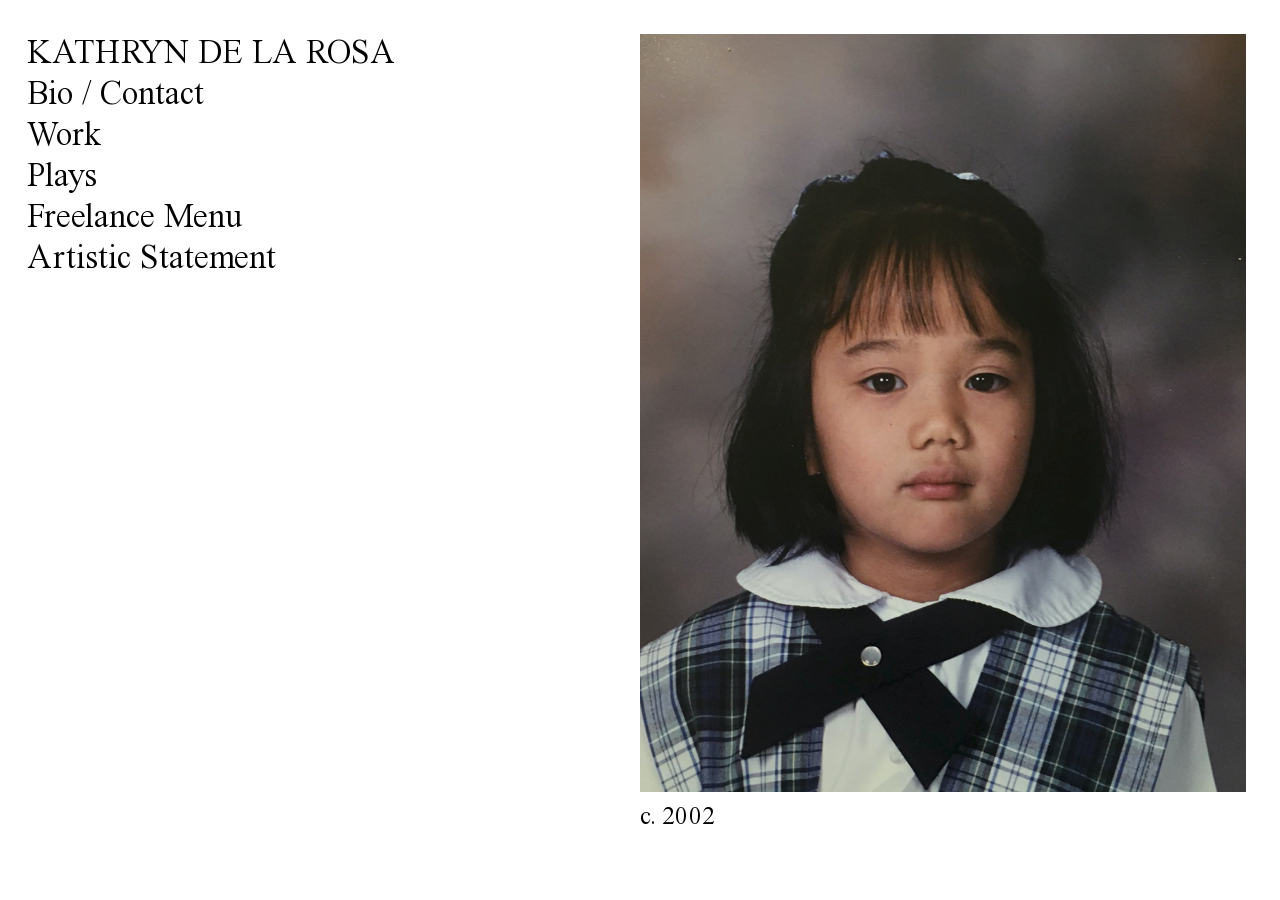
==== index.html @ e0c14fdd "die like dylan thomas" ====
<!doctype html>
<html>
    <head>
        <meta charset="utf-8">
        <title>kathryn de la rosa 〰️</title>
        <meta http-equiv="X-UA-Compatible" content="IE=edge">
        <meta name="viewport" content="width=device-width, initial-scale=1.0">
        <meta name="description" content="Kathryn de la Rosa is a playwright, dramaturg & audio-digital producer.">
        <meta name="author" content="Kathryn de la Rosa">
        
        <!-- coded by kathryn de la rosa -->

        <link rel="stylesheet" href="main.css" type="text/css" />
        <link rel="stylesheet" href="mobile.css"  type="text/css" media="(max-width:33rem)"/>
        <link rel="icon" type="image/png" href="favicon.ico">
    </head>

<body>
    <div class="tab">
        <button class="tablinks" onclick="openCity(event, 'sun')" id="defaultOpen"><span style="font-style:normal;">KATHRYN DE LA ROSA</span></button>
        <button class="tablinks" onclick="openCity(event, 'ascendant')" id="defaultOpen">Bio / Contact</button>
        <button class="tablinks" onclick="openCity(event, 'midheaven')">Work</button>
        <button class="tablinks" onclick="openCity(event, 'imumcoeli')">Plays</button>
        <button class="tablinks" onclick="openCity(event, 'descendant')">Freelance Menu</button>
        <button class="tablinks" onclick="openCity(event, 'uranus')">Artistic Statement</button>
    </div>
    
    <div id="sun" class="tabcontent">
            <img src="/bbkdlr.png" width="100%">
            <figcaption>c. 2002</figcaption>
    </div>
    
    <div id="ascendant" class="tabcontent">
        <p>
            <a href="mailto:delarosakathryn@gmail.com" target="_blank">delarosakathryn@gmail.com</a>
            <br><a href="https://twitter.com/kdlrose" target="_blank">Twitter</a>
            <br><a href="https://kathryndelarosa.substack.com/" target="_blank">Substack</a>
            <br><a href="https://github.com/kathryndelarosa/kathryndelarosa.github.io" target="_blank">GitHub</a>
        </p>
        <p>
            ++
        </p>
        <p>Kathryn de la Rosa is a Pilipinx-Kentuckian playwright and freelance dramaturg & audio producer working onstage, online and on air. They believe access & information are tools for liberation, and write plays about radical, mystical, chaotic womxn in the middle of America.</p>
        <p>While their mother didn't let them do community theater, leave the house, or have friends, prepubescent Kathryn learned to code websites, recorded & mixed themself singing the whole Johanna Quartet from Sweeney Todd, and squeezed every morsel of theater they could from the Internet & public library. Since then, Kathryn has been a <a href="https://actorstheatre.org/bios/bios/kathryn-de-la-rosa" target="_blank">dramaturgy apprentice at Actors Theatre of Louisville</a> and interned at The New Harmony Project. Their plays have been developed at Indiana University and with some of the Professional Training Company at Actors Theatre.</p>
        <p>Kathryn writes & reports for <a href="https://queerkentucky.com" target="_blank">Queer Kentucky</a>. Their freelance work ranges from production dramaturgy to audio editing to podcast development. They hold bachelor’s degrees in theatre & drama and audio journalism from Indiana University, where they were the original <a href="https://www.idsnews.com/staff/kathryn-de-la-rosa" target="_blank">Indiana Daily Student astrologer</a>, and dramaturged, sound designed, stage managed, and performed in <a href="https://theatre.indiana.edu/about/company/d-f/de-la-rosa-kathryn.html" target="_blank">student theater</a>. Their main hobbies are <a href="https://github.com/kathryndelarosa" target="_blank">GitHub</a> and guitar.</p>

        <figure>
            <img src="c2020.png">
            <figcaption>© 2020 <a href="http://carahinh.com" target="_blank">Cara Hinh</a> ♥</figcaption>
        </figure>
    </div>
    
    <div id="midheaven" class="tabcontent">
        <p>
            <a href="https://docs.google.com/document/d/1CcHQIds0yJQFbfJnVkx1spm0wq4kZKYi-HJOgVdaPQM/" target="_blank">Curriculum vitae &rarr;</a>
        </p>
        <p>++</p>
        <p class="hang">
            Upcoming: Working Title Playwrights, dramaturg
            <br><em>Harina Pan</em> workshop
        </p> 
        <p class="hang">
          <a href="https://playingonair.org/" target="_blank">Playing On Air, editor</a>
          <br>"Scraps and Things"
          <br>"Thanksgiving for One"
        </p> 
        <p class="hang">
            <a href="https://queerkentucky.com" target="_blank">Queer Kentucky, writer</a>
        </p>
        <p class="hang">
            <a href="https://www.americantheatre.org/2020/09/23/19-theatre-workers-you-should-know/" target="_blank">Featured in <em>American Theatre</em>'s Role Call series</a>
        </p>         
        <p class="hang">
            <a href="https://www.actorstheatre.org/bios/kathryn-de-la-rosa" target="_blank">Actors Theatre of Louisville</a>
            <br><a href="https://actorstheatre.org/borrowed-wisdom" target="_blank">Producer, <em>Borrowed Wisdom</em> season 1</a>
            <br><a href="https://www.actorstheatre.org/shows/2019-2020/flex/" target="_blank">Assistant dramaturg, <em>FLEX</em></a>
            <br><a href="https://www.actorstheatre.org/shows/2019-2020/where-the-mountain-meets-the-sea/" target="_blank">Assistant dramaturg, <em>Where the Mountain Meets the Sea</em></a>
            <br><a href="https://www.actorstheatre.org/shows/2019-2020/are-you-there/" target="_blank">Assistant dramaturg, <em>Are You There?</em></a>
            <br><a href="https://www.actorstheatre.org/shows/2019-2020/the-wolves/" target="_blank">Assistant dramaturg, <em>The Wolves</em></a>
            <br><a href="https://www.actorstheatre.org/shows/2019-2020/new-play-projects/" target="_blank">Dramaturg, <em>Louisville // Kentucky // USA</em></a>
            <br><a href="https://www.actorstheatre.org/shows/2019-2020/solo-mio-series/" target="_blank">Dramaturg, <em>Solo Mio</em> series</a>
        </p>
        <p class="hang">
            <a href="https://https://www.newharmonyproject.org/2019-conference" target="_blank">The New Harmony Project 2019</a>
            <br>Literary assistant, <em>Where We Stand</em> by Donnetta Lavinia Grays
            <br>Supported writers-in-residence Jennifer Barclay and Robert Schenkkan
          </p> 
    </div>
    
    <div id="imumcoeli" class="tabcontent">
        <p>
            <a href="https://newplayexchange.org/users/12042/kathryn-de-la-rosa" target="_blank">New Play Exchange &rarr;</a>
        </p>
        <p>++</p>
        <p class="hang">
          <em>Holy Virgins</em>, full-length
          <br>it’s 2012 in western Kentucky, and Sam, Marina and Jesse are about to be licensed drivers, confirmed Catholics, and suspended from Immaculate Conception High School for a Satanic prank, a Marian hoax or on the Vatican decree against against communism, depending on who you ask. a sour-sweet dark comedy about queer girlhood, forgiving your mom, and what to believe.
        </p>
        <p class="hang">
            <em>Ribs</em>, full-length
            <br>“did you know spinster age is 22?” 21-year-old Liha asks her 21-year-old roommates. a sort-of sex comedy in an accidental virgin vault, <em>Ribs</em> explores femininity, sexuality, and privilege from the strange, funny, vulgar confines of a Bloomington, Indiana student rental during Colton Underwood's season of <em>The Bachelor</em>—and the highs and horrors of being a woman at a state university. 
        </p>
        <p class="hang">
            <em>first love / late spring</em>, one-act
            <br>They meet in autumn, fall in winter, and leave in spring. A selfish pandemic break up(?) play.
        </p>
    </div>
    
    <div id="descendant" class="tabcontent">
        <p>Kathryn is a member of <a href="https://lmda.org/user/8853?" target="_blank" class="serf">LMDA</a> and <a href="https://airmedia.org/talent/kathryn-de-la-rosa" target="_blank" class="serf">AIR</a>, and is listed on <a href="https://pocinaudio.com/kdlrose" target="_blank" class="serf">POC in Audio</a>. They're big into PWYC, sliding scale, and resurrecting the barter system.</p>
        <p>++</p>
        <p class="hang">
            Freelance dramaturgy
            <br>Kathryn loves new plays and collaborating with & advocating for playwrights, and is an alum of Actors Theatre of Louisville & The New Harmony Project. They're also an experienced, curious & dialogical dramaturg of the Western canon thanks to their primordial undergrad. Kathryn's m.o. on new & classic plays alike is facilitating conversation & making space for magic. If you vibe with tarot & analogies from the Bible to Brecht to <em>The Bachelor</em>, get in touch! (<a href="https://drive.google.com/drive/folders/1qbFImdWS3NVdbpMkSE903nQDx0II5weq?usp=sharing" target="_blank">work samples &rarr;</a>)
        </p>

        <p class="hang">
            Audio production & editing
            <br>Content strategy, development & distribution, interview coordination, audio editing, and script work for podcasts and radio, whether it's reported, documentary, fiction or drama. Approx. $375/day or $30-40/hour, varying with project needs.
        </p>

        <p class="hang">
            Tape sync
            <br>Based in the Tampa Bay area and able to travel with a TASCAM DR-40X. $150 + mileage, $50/additional hour.
        </p>
    </div>

    <div id="uranus" class="tabcontent">
        <p>I tend to like linear, conventional drama, with queer people of color and set anywhere but New York. Depending on audience, I think content can be radical independent of form, and we have more to learn about each other than we do about theater.</p>
        <p>I write about history & how it haunts us, in elusive, ancestral pain & its materialist conception: how centuries of globalized capitalism have located these characters in their current conditions, however mundane or insular or provincial their lives seem.</p>
        <p>I like plays where nothing seems to happen. I think there is joy in the banal, life is more than suffering, and the vapid, routine things we do are worth celebration.</p>
        <p>I believe in specificity, from "get the name of the dog" to the narrative masterclass that is <a href="https://www.youtube.com/watch?v=XB7noMnaGO8" target="_blank">All Too Well by Taylor Swift</a>.</p>
        <p>I write womxn who swear and scream and hurt and care for each other, who are strong only some of the time, who are too much.</p>
        <p>I'm interested in rurality, ritual, community, epiphany, divinity.</p>
        <p>I love realism because life contains magic.</p>
        <p>Lately, my head is full of liberation theology. Whatever decolonization means, I'm learning it's not a wholesale rejection of colonial markers, but honoring how generations remake violent images and ideas for revolution.</p>
        <p>The theater I strive for is jubilant and full of hope borne from loss, The Star following The Tower. I come from resilience and survival, at the twice-colonized margins of empire and its very heart. I look at my home in Kentucky and see struggle & strength against oligarchy. I write with hope because we imagine & create compassionate, anarchic futures to care for ourselves and each other.</p>
    </div>
    
    <script>
    function openCity(evt, cityName) {
      var i, tabcontent, tablinks;
      tabcontent = document.getElementsByClassName("tabcontent");
      for (i = 0; i < tabcontent.length; i++) {
        tabcontent[i].style.display = "none";
      }
      tablinks = document.getElementsByClassName("tablinks");
      for (i = 0; i < tablinks.length; i++) {
        tablinks[i].className = tablinks[i].className.replace(" active", "");
      }
      document.getElementById(cityName).style.display = "block";
      evt.currentTarget.className += " active";
    }
    
    // Get the element with id="defaultOpen" and click on it
    document.getElementById("defaultOpen").click();
    </script>
         
</body>
    
</html>
---- main.css ----
@keyframes FadeIn {
  from {
    background-color: #ff0000;
  }
  
  to {
    background-color: #ffffff;
  }
}

body {
    background-color: #fff;
    animation: FadeIn 3s ease-in-out forwards;
    color:#000;
    font-family: 'Times Now', serif;
    font-size: 34px;
    font-weight:300;
    line-height:1.2;
    padding:2%;
    cursor: url(/rubywoo_30px.png) 30 30, auto;
    cursor: -webkit-image-set(
    url(/rubywoo_30px.png) 1x,
    url(/rubywoo_60px.png) 2x 
    ), auto;
}

a {
    cursor: url(/rubywoo_30px.png) 30 30, auto !important;
    cursor: -webkit-image-set(
    url(/rubywoo_30px.png) 1x,
    url(/rubywoo_60px.png) 2x 
    ), auto !important;
}

@font-face {
    font-family: 'Times Now';
    src: url('TimesNow-SemiLightItalic.woff2') format('woff2'),
        url('TimesNow-SemiLightItalic.woff') format('woff');
    font-weight: 300;
    font-style: italic;
    font-display: swap;
}

@font-face {
    font-family: 'Times Now';
    src: url('TimesNow-SemiLight.woff2') format('woff2'),
        url('TimesNow-SemiLight.woff') format('woff');
    font-weight: 300;
    font-style: normal;
    font-display: swap;
}

@font-face {
    font-family: 'Times Now';
    src: url('TimesNow-SemiBold.woff2') format('woff2'),
        url('TimesNow-SemiBold.woff') format('woff');
    font-weight: 600;
    font-style: normal;
    font-display: swap;
}

@font-face {
    font-family: 'Times Now';
    src: url('TimesNow-SemiBoldItalic.woff2') format('woff2'),
        url('TimesNow-SemiBoldItalic.woff') format('woff');
    font-weight: 600;
    font-style: italic;
    font-display: swap;
}

a:link, a:active, a:visited {
    color: inherit;
    text-decoration: none;
}

a:hover {
    color:#ff0000;
}

p {
	margin:0 0 1.25em;
}

.hang {
    padding-left: 1.5em;
    text-indent: -1.5em;
}

.hang:hover {
    color:#ff0000;
}

.hang a:hover {
    text-decoration:line-through;
}

/* Style the tab */
.tab {
  float: left;
  width: 50%;
}

/* Style the buttons inside the tab */
.tab button {
    display: block;
    background-color: inherit;
    color: black;
    border: none;
    outline: none;
    text-align: left;
    font-size: 1em;
    font-family:'Times Now', serif;
    font-weight:inherit;
    margin-left:-2%;
}

.tab button:hover {
    color: #ff0000;
}

.tab button.active {
    font-style:italic;
}

.tabcontent {
    float: left;
    width: 50%;
    border-left: none;
    height:auto;
}

figure {
    text-align:center;
    width:100%;
    margin:1.25em auto;
}

figure img {
    width:100%;
}

figcaption {
    text-align:left;
    font-size:.75em;
    margin-bottom:1.25em;
}
---- mobile.css ----
body {
    font-size:24px;
    margin:3%;
}

.tab {
    width:100%;
    display:block;
    margin-bottom:3em;
}

.tabcontent {
    width:100%;
    display:block;
}
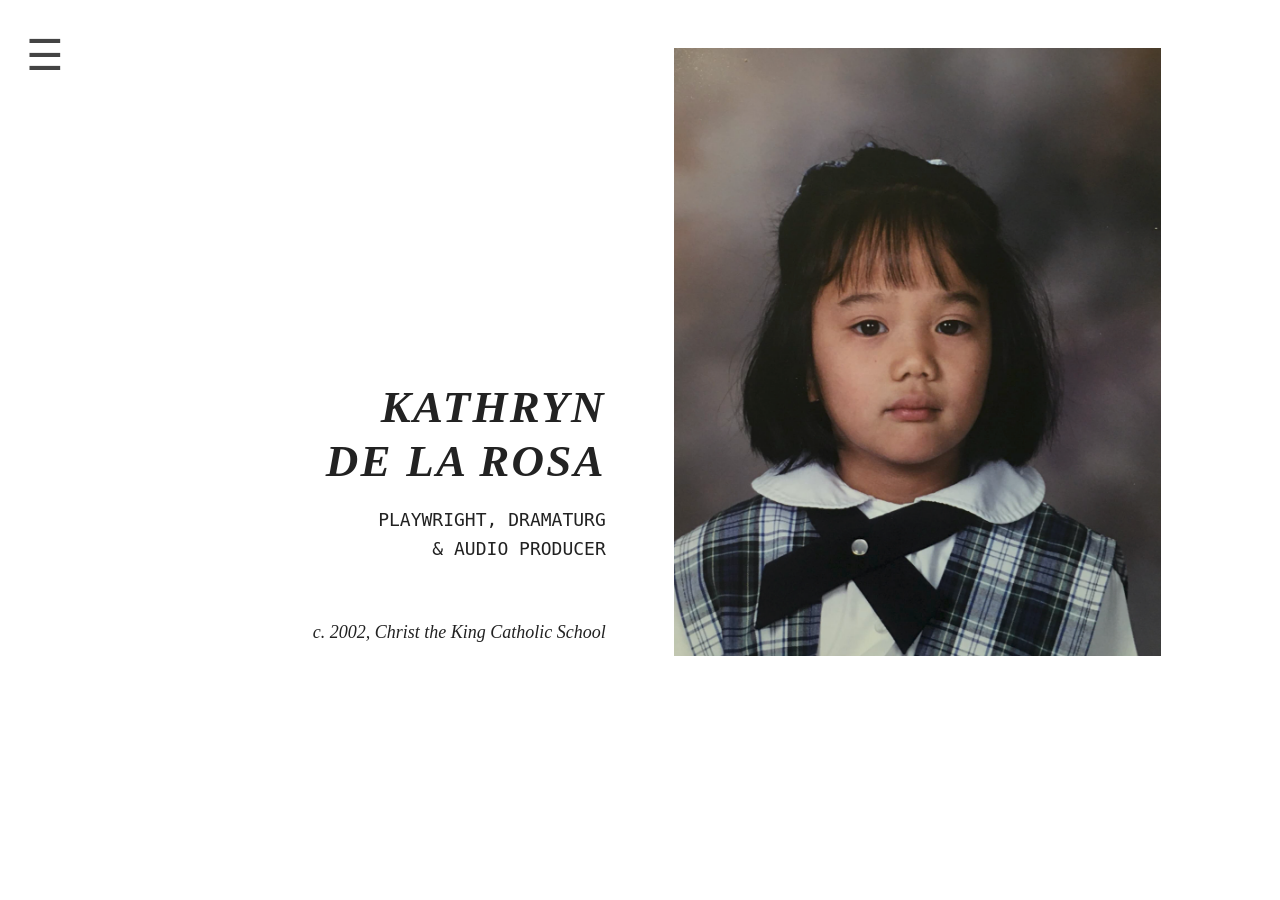
==== commit b3eefd31: "hello" ====
--- a/index.html
+++ b/index.html
@@ -2,7 +2,7 @@
 <html>
     <head>
         <meta charset="utf-8">
-        <title>kathryn de la rosa 〰️</title>
+        <title>Kathryn de la Rosa</title>
         <meta http-equiv="X-UA-Compatible" content="IE=edge">
         <meta name="viewport" content="width=device-width, initial-scale=1.0">
         <meta name="description" content="Kathryn de la Rosa is a playwright, dramaturg & audio-digital producer.">
@@ -13,149 +13,54 @@
         <link rel="stylesheet" href="main.css" type="text/css" />
         <link rel="stylesheet" href="mobile.css"  type="text/css" media="(max-width:33rem)"/>
         <link rel="icon" type="image/png" href="favicon.ico">
+        <link href='soundcite.css' rel='stylesheet' type='text/css'><script type='text/javascript' src='https://cdn.knightlab.com/libs/soundcite/latest/js/soundcite.min.js'></script>
     </head>
 
 <body>
-    <div class="tab">
-        <button class="tablinks" onclick="openCity(event, 'sun')" id="defaultOpen"><span style="font-style:normal;">KATHRYN DE LA ROSA</span></button>
-        <button class="tablinks" onclick="openCity(event, 'ascendant')" id="defaultOpen">Bio / Contact</button>
-        <button class="tablinks" onclick="openCity(event, 'midheaven')">Work</button>
-        <button class="tablinks" onclick="openCity(event, 'imumcoeli')">Plays</button>
-        <button class="tablinks" onclick="openCity(event, 'descendant')">Freelance Menu</button>
-        <button class="tablinks" onclick="openCity(event, 'uranus')">Artistic Statement</button>
+     <!-- The overlay -->
+    <div id="myNav" class="overlay">
+
+        <!-- Button to close the overlay navigation -->
+        <a href="javascript:void(0)" class="closebtn" onclick="closeNav()">&times;</a>
+  
+        <!-- Overlay content -->
+        <div class="overlay-content">
+            <a href="/about">👩🏻 About</a>
+            <a href="/plays">🦄 Plays </a>
+            <a href="/work">🧿 Work</a>
+            <a href="/contact">💬 Contact</a>
+        </div>
+  
     </div>
-    
-    <div id="sun" class="tabcontent">
-            <img src="/bbkdlr.png" width="100%">
-            <figcaption>c. 2002</figcaption>
-    </div>
-    
-    <div id="ascendant" class="tabcontent">
-        <p>
-            <a href="mailto:delarosakathryn@gmail.com" target="_blank">delarosakathryn@gmail.com</a>
-            <br><a href="https://twitter.com/kdlrose" target="_blank">Twitter</a>
-            <br><a href="https://kathryndelarosa.substack.com/" target="_blank">Substack</a>
-            <br><a href="https://github.com/kathryndelarosa/kathryndelarosa.github.io" target="_blank">GitHub</a>
-        </p>
-        <p>
-            ++
-        </p>
-        <p>Kathryn de la Rosa is a Pilipinx-Kentuckian playwright and freelance dramaturg & audio producer working onstage, online and on air. They believe access & information are tools for liberation, and write plays about radical, mystical, chaotic womxn in the middle of America.</p>
-        <p>While their mother didn't let them do community theater, leave the house, or have friends, prepubescent Kathryn learned to code websites, recorded & mixed themself singing the whole Johanna Quartet from Sweeney Todd, and squeezed every morsel of theater they could from the Internet & public library. Since then, Kathryn has been a <a href="https://actorstheatre.org/bios/bios/kathryn-de-la-rosa" target="_blank">dramaturgy apprentice at Actors Theatre of Louisville</a> and interned at The New Harmony Project. Their plays have been developed at Indiana University and with some of the Professional Training Company at Actors Theatre.</p>
-        <p>Kathryn writes & reports for <a href="https://queerkentucky.com" target="_blank">Queer Kentucky</a>. Their freelance work ranges from production dramaturgy to audio editing to podcast development. They hold bachelor’s degrees in theatre & drama and audio journalism from Indiana University, where they were the original <a href="https://www.idsnews.com/staff/kathryn-de-la-rosa" target="_blank">Indiana Daily Student astrologer</a>, and dramaturged, sound designed, stage managed, and performed in <a href="https://theatre.indiana.edu/about/company/d-f/de-la-rosa-kathryn.html" target="_blank">student theater</a>. Their main hobbies are <a href="https://github.com/kathryndelarosa" target="_blank">GitHub</a> and guitar.</p>
+  
+  <!-- Use any element to open/show the overlay navigation menu -->
+  <div id="openbtn" onclick="openNav()">&#9776;</div> 
 
-        <figure>
-            <img src="c2020.png">
-            <figcaption>© 2020 <a href="http://carahinh.com" target="_blank">Cara Hinh</a> ♥</figcaption>
-        </figure>
-    </div>
-    
-    <div id="midheaven" class="tabcontent">
-        <p>
-            <a href="https://docs.google.com/document/d/1CcHQIds0yJQFbfJnVkx1spm0wq4kZKYi-HJOgVdaPQM/" target="_blank">Curriculum vitae &rarr;</a>
-        </p>
-        <p>++</p>
-        <p class="hang">
-            Upcoming: Working Title Playwrights, dramaturg
-            <br><em>Harina Pan</em> workshop
-        </p> 
-        <p class="hang">
-          <a href="https://playingonair.org/" target="_blank">Playing On Air, editor</a>
-          <br>"Scraps and Things"
-          <br>"Thanksgiving for One"
-        </p> 
-        <p class="hang">
-            <a href="https://queerkentucky.com" target="_blank">Queer Kentucky, writer</a>
-        </p>
-        <p class="hang">
-            <a href="https://www.americantheatre.org/2020/09/23/19-theatre-workers-you-should-know/" target="_blank">Featured in <em>American Theatre</em>'s Role Call series</a>
-        </p>         
-        <p class="hang">
-            <a href="https://www.actorstheatre.org/bios/kathryn-de-la-rosa" target="_blank">Actors Theatre of Louisville</a>
-            <br><a href="https://actorstheatre.org/borrowed-wisdom" target="_blank">Producer, <em>Borrowed Wisdom</em> season 1</a>
-            <br><a href="https://www.actorstheatre.org/shows/2019-2020/flex/" target="_blank">Assistant dramaturg, <em>FLEX</em></a>
-            <br><a href="https://www.actorstheatre.org/shows/2019-2020/where-the-mountain-meets-the-sea/" target="_blank">Assistant dramaturg, <em>Where the Mountain Meets the Sea</em></a>
-            <br><a href="https://www.actorstheatre.org/shows/2019-2020/are-you-there/" target="_blank">Assistant dramaturg, <em>Are You There?</em></a>
-            <br><a href="https://www.actorstheatre.org/shows/2019-2020/the-wolves/" target="_blank">Assistant dramaturg, <em>The Wolves</em></a>
-            <br><a href="https://www.actorstheatre.org/shows/2019-2020/new-play-projects/" target="_blank">Dramaturg, <em>Louisville // Kentucky // USA</em></a>
-            <br><a href="https://www.actorstheatre.org/shows/2019-2020/solo-mio-series/" target="_blank">Dramaturg, <em>Solo Mio</em> series</a>
-        </p>
-        <p class="hang">
-            <a href="https://https://www.newharmonyproject.org/2019-conference" target="_blank">The New Harmony Project 2019</a>
-            <br>Literary assistant, <em>Where We Stand</em> by Donnetta Lavinia Grays
-            <br>Supported writers-in-residence Jennifer Barclay and Robert Schenkkan
-          </p> 
-    </div>
-    
-    <div id="imumcoeli" class="tabcontent">
-        <p>
-            <a href="https://newplayexchange.org/users/12042/kathryn-de-la-rosa" target="_blank">New Play Exchange &rarr;</a>
-        </p>
-        <p>++</p>
-        <p class="hang">
-          <em>Holy Virgins</em>, full-length
-          <br>it’s 2012 in western Kentucky, and Sam, Marina and Jesse are about to be licensed drivers, confirmed Catholics, and suspended from Immaculate Conception High School for a Satanic prank, a Marian hoax or on the Vatican decree against against communism, depending on who you ask. a sour-sweet dark comedy about queer girlhood, forgiving your mom, and what to believe.
-        </p>
-        <p class="hang">
-            <em>Ribs</em>, full-length
-            <br>“did you know spinster age is 22?” 21-year-old Liha asks her 21-year-old roommates. a sort-of sex comedy in an accidental virgin vault, <em>Ribs</em> explores femininity, sexuality, and privilege from the strange, funny, vulgar confines of a Bloomington, Indiana student rental during Colton Underwood's season of <em>The Bachelor</em>—and the highs and horrors of being a woman at a state university. 
-        </p>
-        <p class="hang">
-            <em>first love / late spring</em>, one-act
-            <br>They meet in autumn, fall in winter, and leave in spring. A selfish pandemic break up(?) play.
-        </p>
-    </div>
-    
-    <div id="descendant" class="tabcontent">
-        <p>Kathryn is a member of <a href="https://lmda.org/user/8853?" target="_blank" class="serf">LMDA</a> and <a href="https://airmedia.org/talent/kathryn-de-la-rosa" target="_blank" class="serf">AIR</a>, and is listed on <a href="https://pocinaudio.com/kdlrose" target="_blank" class="serf">POC in Audio</a>. They're big into PWYC, sliding scale, and resurrecting the barter system.</p>
-        <p>++</p>
-        <p class="hang">
-            Freelance dramaturgy
-            <br>Kathryn loves new plays and collaborating with & advocating for playwrights, and is an alum of Actors Theatre of Louisville & The New Harmony Project. They're also an experienced, curious & dialogical dramaturg of the Western canon thanks to their primordial undergrad. Kathryn's m.o. on new & classic plays alike is facilitating conversation & making space for magic. If you vibe with tarot & analogies from the Bible to Brecht to <em>The Bachelor</em>, get in touch! (<a href="https://drive.google.com/drive/folders/1qbFImdWS3NVdbpMkSE903nQDx0II5weq?usp=sharing" target="_blank">work samples &rarr;</a>)
-        </p>
-
-        <p class="hang">
-            Audio production & editing
-            <br>Content strategy, development & distribution, interview coordination, audio editing, and script work for podcasts and radio, whether it's reported, documentary, fiction or drama. Approx. $375/day or $30-40/hour, varying with project needs.
-        </p>
-
-        <p class="hang">
-            Tape sync
-            <br>Based in the Tampa Bay area and able to travel with a TASCAM DR-40X. $150 + mileage, $50/additional hour.
-        </p>
+    <div id="bayan">
+      <table>
+        <td align="right">
+          <h1 class="dalawa">KATHRYN<br>DE LA ROSA</h1>
+          <h4 class="dalawa">PLAYWRIGHT, DRAMATURG<br>& AUDIO PRODUCER</h4>
+          <p class="dalawa" style="margin-top:3em;"><em>c. 2002, Christ the King Catholic School</em></p>
+        </td>
+        <td>
+          <img src="/media/bbkdlr.png" width="100%">
+        </td>
+      </table>
     </div>
 
-    <div id="uranus" class="tabcontent">
-        <p>I tend to like linear, conventional drama, with queer people of color and set anywhere but New York. Depending on audience, I think content can be radical independent of form, and we have more to learn about each other than we do about theater.</p>
-        <p>I write about history & how it haunts us, in elusive, ancestral pain & its materialist conception: how centuries of globalized capitalism have located these characters in their current conditions, however mundane or insular or provincial their lives seem.</p>
-        <p>I like plays where nothing seems to happen. I think there is joy in the banal, life is more than suffering, and the vapid, routine things we do are worth celebration.</p>
-        <p>I believe in specificity, from "get the name of the dog" to the narrative masterclass that is <a href="https://www.youtube.com/watch?v=XB7noMnaGO8" target="_blank">All Too Well by Taylor Swift</a>.</p>
-        <p>I write womxn who swear and scream and hurt and care for each other, who are strong only some of the time, who are too much.</p>
-        <p>I'm interested in rurality, ritual, community, epiphany, divinity.</p>
-        <p>I love realism because life contains magic.</p>
-        <p>Lately, my head is full of liberation theology. Whatever decolonization means, I'm learning it's not a wholesale rejection of colonial markers, but honoring how generations remake violent images and ideas for revolution.</p>
-        <p>The theater I strive for is jubilant and full of hope borne from loss, The Star following The Tower. I come from resilience and survival, at the twice-colonized margins of empire and its very heart. I look at my home in Kentucky and see struggle & strength against oligarchy. I write with hope because we imagine & create compassionate, anarchic futures to care for ourselves and each other.</p>
-    </div>
-    
-    <script>
-    function openCity(evt, cityName) {
-      var i, tabcontent, tablinks;
-      tabcontent = document.getElementsByClassName("tabcontent");
-      for (i = 0; i < tabcontent.length; i++) {
-        tabcontent[i].style.display = "none";
-      }
-      tablinks = document.getElementsByClassName("tablinks");
-      for (i = 0; i < tablinks.length; i++) {
-        tablinks[i].className = tablinks[i].className.replace(" active", "");
-      }
-      document.getElementById(cityName).style.display = "block";
-      evt.currentTarget.className += " active";
-    }
-    
-    // Get the element with id="defaultOpen" and click on it
-    document.getElementById("defaultOpen").click();
-    </script>
-         
 </body>
-    
+
+<script>
+/* Open */
+function openNav() {
+  document.getElementById("myNav").style.display = "block";
+}
+
+/* Close */
+function closeNav() {
+  document.getElementById("myNav").style.display = "none";
+} 
+</script>
+
 </html>
--- a/main.css
+++ b/main.css
@@ -1,146 +1,219 @@
-@keyframes FadeIn {
-  from {
-    background-color: #ff0000;
-  }
-  
-  to {
-    background-color: #ffffff;
-  }
+:root {
+    --hwhite:#ffffff;
+    --gray-1:#444444;
+    --gray-2:#222222;
+    --gray-3:#888888;
+    --gray-4:#cccccc;
+    --bronze:#e29c42;
+    --copper:#d75d2e;
+    --moss:#769e76;
+    --berry:#77475d;
+  }
+
+.isa {
+    color:var(--gray-1);
+}
+
+.dalawa {
+    color:var(--gray-2);
+}
+
+.tatlo {
+    color:var(--gray-3);
+}
+
+.bronze {
+    color:var(--bronze);
+}
+
+.copper {
+    color:var(--copper);
+}
+
+.moss {
+    color:var(--moss);
+}
+
+.berry {
+    color:var(--berry);
 }
 
 body {
-    background-color: #fff;
-    animation: FadeIn 3s ease-in-out forwards;
-    color:#000;
-    font-family: 'Times Now', serif;
-    font-size: 34px;
-    font-weight:300;
-    line-height:1.2;
-    padding:2%;
-    cursor: url(/rubywoo_30px.png) 30 30, auto;
-    cursor: -webkit-image-set(
-    url(/rubywoo_30px.png) 1x,
-    url(/rubywoo_60px.png) 2x 
-    ), auto;
-}
-
-a {
-    cursor: url(/rubywoo_30px.png) 30 30, auto !important;
-    cursor: -webkit-image-set(
-    url(/rubywoo_30px.png) 1x,
-    url(/rubywoo_60px.png) 2x 
-    ), auto !important;
-}
-
-@font-face {
-    font-family: 'Times Now';
-    src: url('TimesNow-SemiLightItalic.woff2') format('woff2'),
-        url('TimesNow-SemiLightItalic.woff') format('woff');
-    font-weight: 300;
-    font-style: italic;
-    font-display: swap;
-}
-
-@font-face {
-    font-family: 'Times Now';
-    src: url('TimesNow-SemiLight.woff2') format('woff2'),
-        url('TimesNow-SemiLight.woff') format('woff');
-    font-weight: 300;
-    font-style: normal;
-    font-display: swap;
-}
-
-@font-face {
-    font-family: 'Times Now';
-    src: url('TimesNow-SemiBold.woff2') format('woff2'),
-        url('TimesNow-SemiBold.woff') format('woff');
-    font-weight: 600;
-    font-style: normal;
-    font-display: swap;
-}
-
-@font-face {
-    font-family: 'Times Now';
-    src: url('TimesNow-SemiBoldItalic.woff2') format('woff2'),
-        url('TimesNow-SemiBoldItalic.woff') format('woff');
-    font-weight: 600;
-    font-style: italic;
-    font-display: swap;
+    background-color:var(--hwhite);
+    color:var(--gray-1);
+    font-family: 'Adobe Caslon Pro', serif;
+    font-size: 21px;
+    line-height:1.6;
+    text-align:left;
+    cursor:url("data:image/svg+xml;utf8,<svg xmlns='http://www.w3.org/2000/svg'  width='50' height='60' viewport='0 0 100 100' style='fill:black;font-size:30px;'><text y='50%'>🌽</text></svg>") 16 0,auto; /*!emojicursor.app*/
 }
 
 a:link, a:active, a:visited {
     color: inherit;
+    text-decoration:none;
+    border-bottom:.07em solid var(--gray-1);
+}
+
+a:hover {
+    border-bottom:none;
+    color:var(--gray-2);
+}
+
+#vessel {
+    padding:2% 24% 8%;
+}
+
+#bayan {
+    padding:3% 6%;
+    height:100%;
+    font-size:18px;
+}
+
+td {
+    width:40%;
+    vertical-align: bottom;
+    padding:0 3%;
+}
+
+figure {
+    width:70%;
+    text-align:center;
+    margin:3em auto;
+}
+
+figcaption {
+    font-family:'IBM Plex Mono', monospace;
+    font-weight:400;
+    color:var(--gray-2);
+    font-size:.7em;
+    text-transform:uppercase;
+}
+
+h1 {
+    font-family:'Larsseit';
+    font-weight:700;
+    font-size:2.5em;
+    font-style:italic;
+    letter-spacing:.05em;
+    margin:1.5em 0 1em;
+    line-height:1.2;
+}
+
+h2 {
+    font-family:'IBM Plex Mono', monospace;
+    font-weight:700;
+    font-size:1em;
+    font-style:italic;
+    margin:4em 0 1em;
+}
+
+h3 {
+    font-family:'IBM Plex Mono', monospace;
+    font-weight:700;
+    font-size:1em;
+    margin:2em 0 1.5em;
+}
+
+h4 {
+    font-family:'IBM Plex Mono', monospace;
+    font-weight:400;
+    color:var(--gray-2);
+    font-size:1em;
+    text-transform:uppercase;
+    margin-top:-1.5em;
+}
+
+h5 {
+    font-weight:400;
+    font-size:5em;
+    margin:0;
+    line-height:1.1;
+    background: -webkit-linear-gradient(bottom left, #2eb6c4, #721657);
+    -webkit-background-clip: text;
+    -webkit-text-fill-color: transparent;
+}
+
+.sub {
+    font-family:'IBM Plex Mono', monospace;
+    font-weight:400;
+    color:var(--gray-3);
+    font-size:1em;
+}
+
+a.nav:link, a.nav:active, a.nav:visited {
+    color: inherit;
+    text-decoration:none;
+    border:.07em solid var(--bg-text);
+    border-radius:1em;
+    padding:.2em .7em;
+    margin:0 .25em 0 0;
+    font-size:.9em;
+}
+
+a.nav:hover {
+    background-color: var(--bg-text);
+    color:var(--bg-color);
+}
+
+.overlay {
+    height: 100%;
+    width: 100%;
+    display: none;
+    position: fixed;
+    z-index: 1;
+    top: 0;
+    left: 0;
+    background-color:black;
+    opacity:.9;
+  }
+  
+  .overlay-content {
+    position: relative;
+    top: 25%;
+    width: 100%;
+    text-align: center;
+    margin-top: 0em;
+  }
+  
+  .overlay a {
+    padding: 0.1em;
     text-decoration: none;
-}
-
-a:hover {
-    color:#ff0000;
-}
-
-p {
-	margin:0 0 1.25em;
-}
-
-.hang {
-    padding-left: 1.5em;
-    text-indent: -1.5em;
-}
-
-.hang:hover {
-    color:#ff0000;
-}
-
-.hang a:hover {
-    text-decoration:line-through;
-}
-
-/* Style the tab */
-.tab {
-  float: left;
-  width: 50%;
-}
-
-/* Style the buttons inside the tab */
-.tab button {
+    font-family:'IBM Plex Mono', monospace;
+    font-weight:300;
+    font-size:1.5em;
+    color:var(--gray-4);
     display: block;
-    background-color: inherit;
-    color: black;
-    border: none;
-    outline: none;
-    text-align: left;
-    font-size: 1em;
-    font-family:'Times Now', serif;
-    font-weight:inherit;
-    margin-left:-2%;
-}
-
-.tab button:hover {
-    color: #ff0000;
-}
-
-.tab button.active {
-    font-style:italic;
-}
-
-.tabcontent {
-    float: left;
-    width: 50%;
-    border-left: none;
-    height:auto;
-}
-
-figure {
-    text-align:center;
-    width:100%;
-    margin:1.25em auto;
-}
-
-figure img {
-    width:100%;
-}
-
-figcaption {
-    text-align:left;
-    font-size:.75em;
-    margin-bottom:1.25em;
-}+    transition: 0.3s;
+    border-bottom:none;
+  }
+  
+  .overlay a:hover, .overlay a:focus {
+    color:var(--gray-1);
+  }
+  
+  .overlay .closebtn {
+    position: absolute;
+    top: 1%;
+    right: 2%;
+    font-size: 3em;
+  }
+
+  #openbtn {
+      font-size:3em;
+      font-family:'IBM Plex Mono', monospace;
+      font-weight:300;
+      font-size:2em;
+      padding:1%;
+      position:fixed;
+      top:1%;
+      left:1%;
+  }
+  
+  @media screen and (max-height: 450px) {
+    .overlay a {font-size: 20px}
+    .overlay .closebtn {
+    font-size: 40px;
+    top: 15px;
+    right: 35px;
+    }
+  }
--- a/mobile.css
+++ b/mobile.css
@@ -1,15 +1,17 @@
 body {
-    font-size:24px;
-    margin:3%;
+    font-size:18px;
 }
 
-.tab {
-    width:100%;
-    display:block;
-    margin-bottom:3em;
+#vessel {
+    padding:1%;
 }
 
-.tabcontent {
+#bayan {
+    padding:1%;
+}
+
+td {
+    display:block;
     width:100%;
-    display:block;
+    padding:2% 0;
 }
--- a/soundcite.css
+++ b/soundcite.css
@@ -0,0 +1,86 @@
+/* soundcite - v0.5.1 - 2017-07-10
+ * Copyright (c) 2017 Tyler J. Fisher and Northwestern University Knight Lab
+ */
+
+/*PLAYER CHROME*/
+
+@-webkit-keyframes spin {
+	from { -webkit-transform: rotate(0deg); opacity: 0.4; }
+	50%  { -webkit-transform: rotate(180deg); opacity: 1; }
+	to   { -webkit-transform: rotate(360deg); opacity: 0.4; }
+}
+
+@-moz-keyframes spin {
+	from { -moz-transform: rotate(0deg); opacity: 0.4; }
+	50%  { -moz-transform: rotate(180deg); opacity: 1; }
+	to   { -moz-transform: rotate(360deg); opacity: 0.4; }
+}
+
+@-ms-keyframes spin {
+	from { -ms-transform: rotate(0deg); opacity: 0.4; }
+	50%  { -ms-transform: rotate(180deg); opacity: 1; }
+	to   { -ms-transform: rotate(360deg); opacity: 0.4; }
+}
+
+@-o-keyframes spin {
+	from { -o-transform: rotate(0deg); opacity: 0.4; }
+	50%  { -o-transform: rotate(180deg); opacity: 1; }
+	to   { -o-transform: rotate(360deg); opacity: 0.4; }
+}
+
+@keyframes spin {
+	from { transform: rotate(0deg); opacity: 0.2; }
+	50%  { transform: rotate(180deg); opacity: 1; }
+	to   { transform: rotate(360deg); opacity: 0.2; }
+}
+
+.soundcite {
+    text-indent: 0em;
+}
+
+.soundcite-loaded {
+    border-radius: 6px;
+    padding: 0 5px 0 5px;
+    display: inline-block;
+}
+
+.soundcite-loaded:before {
+    display: inline-block;
+    content: "";
+    vertical-align: -10%;
+    margin-right: 0.25em;
+}
+
+.soundcite-loading:before {
+    margin-right: 0.5em;
+    font-size: 0.9em;
+    position: relative;
+    top: -.05em;
+    height: 0.75em;    
+    width: 0.75em;
+    border: 2px solid #000;
+    border-right-color: transparent;
+    border-radius: 50%;
+    -webkit-animation: spin 1s linear infinite;
+    -moz-animation: spin 1s linear infinite;
+    -ms-animation: spin 1s linear infinite;
+    -o-animation: spin 1s linear infinite;
+    animation: spin 1s linear infinite;
+}
+
+.soundcite-play:before {
+    font-size: 0.9em;
+    position: relative;
+    top: -.05em;
+    border: 0.5em solid transparent;
+    border-left: 0.75em solid black;
+}
+
+.soundcite-pause:before {
+    font-size: 0.9em;
+    position: relative;
+    top: -.05em;
+    height: 1em;
+    border-left: .75em double black;
+    border-right: .5em solid transparent;
+}
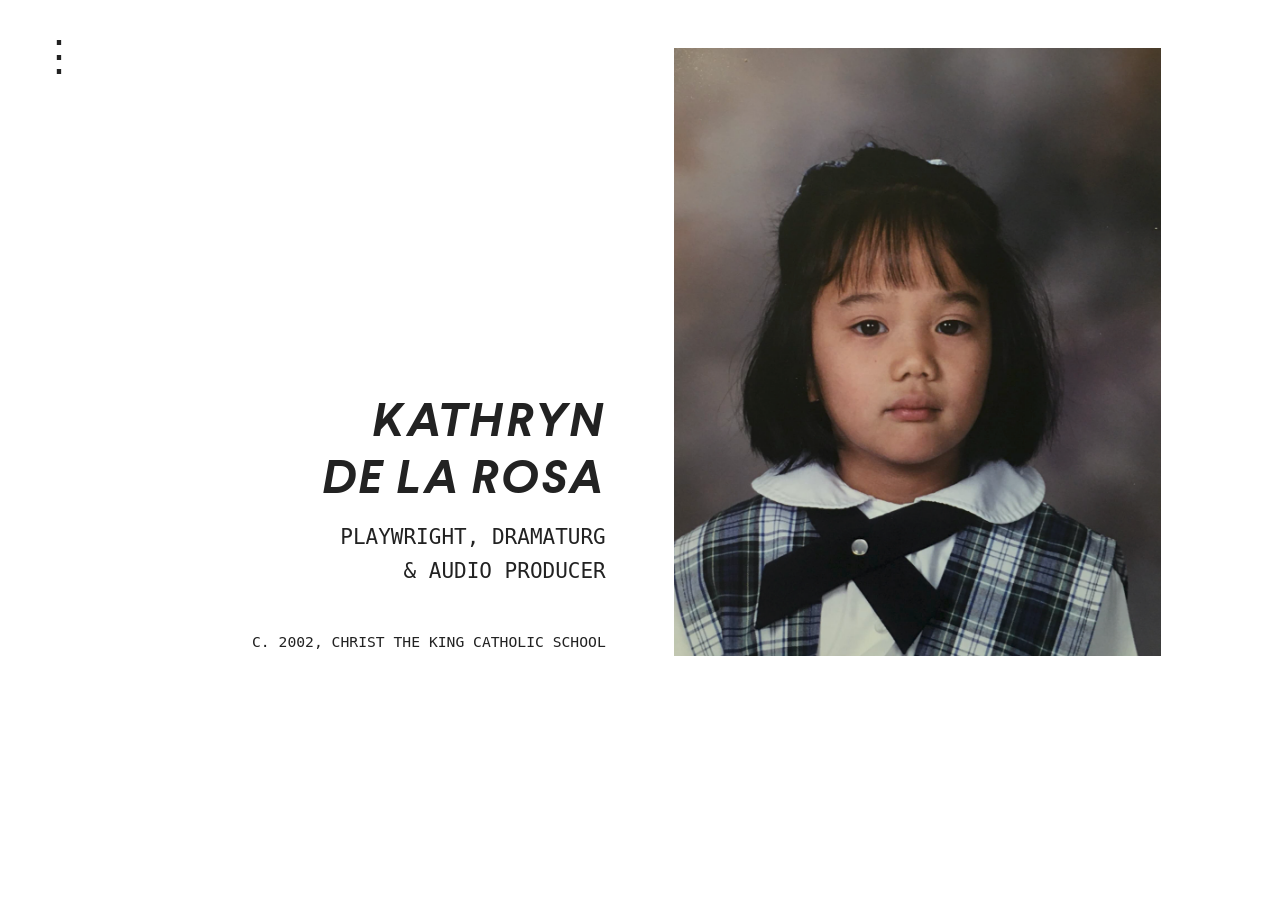
==== commit aa61526c: "stolen lullabies" ====
--- a/index.html
+++ b/index.html
@@ -34,14 +34,14 @@
     </div>
   
   <!-- Use any element to open/show the overlay navigation menu -->
-  <div id="openbtn" onclick="openNav()">&#9776;</div> 
+  <div id="openbtn" onclick="openNav()">&#8942;</div> 
 
     <div id="bayan">
       <table>
         <td align="right">
           <h1 class="dalawa">KATHRYN<br>DE LA ROSA</h1>
           <h4 class="dalawa">PLAYWRIGHT, DRAMATURG<br>& AUDIO PRODUCER</h4>
-          <p class="dalawa" style="margin-top:3em;"><em>c. 2002, Christ the King Catholic School</em></p>
+          <figcaption>c. 2002, Christ the King Catholic School</figcaption>
         </td>
         <td>
           <img src="/media/bbkdlr.png" width="100%">
--- a/main.css
+++ b/main.css
@@ -1,3 +1,32 @@
+@font-face {
+    font-family: 'Larsseit';
+    src: url('/fonts/Larsseit-BoldItalic.woff2') format('woff2'),
+        url('/fonts/Larsseit-BoldItalic.woff') format('woff');
+    font-weight: bold;
+    font-style: italic;
+    font-display: swap;
+}
+
+@font-face {
+    font-family: 'Adobe Caslon Pro';
+    src: url('/fonts/ACaslonPro-Regular.woff2') format('woff2'),
+        url('/fonts/ACaslonPro-Regular.woff') format('woff');
+    font-weight: normal;
+    font-style: normal;
+    font-display: swap;
+}
+
+@font-face {
+    font-family: 'Adobe Caslon Pro';
+    src: url('/fonts/ACaslonPro-Italic.woff2') format('woff2'),
+        url('/fonts/ACaslonPro-Italic.woff') format('woff');
+    font-weight: normal;
+    font-style: italic;
+    font-display: swap;
+}
+
+@import url('https://fonts.googleapis.com/css2?family=IBM+Plex+Mono:ital,wght@0,400;0,600;1,400;1,600&display=swap');
+
 :root {
     --hwhite:#ffffff;
     --gray-1:#444444;
@@ -60,13 +89,12 @@
 }
 
 #vessel {
-    padding:2% 24% 8%;
+    padding:2% 23% 8%;
 }
 
 #bayan {
     padding:3% 6%;
     height:100%;
-    font-size:18px;
 }
 
 td {
@@ -87,31 +115,32 @@
     color:var(--gray-2);
     font-size:.7em;
     text-transform:uppercase;
+    margin-bottom:1em;
 }
 
 h1 {
     font-family:'Larsseit';
     font-weight:700;
-    font-size:2.5em;
+    font-size:2.25em;
     font-style:italic;
     letter-spacing:.05em;
-    margin:1.5em 0 1em;
+    margin:2.25em 0 1em;
     line-height:1.2;
 }
 
 h2 {
     font-family:'IBM Plex Mono', monospace;
-    font-weight:700;
+    font-weight:600;
     font-size:1em;
     font-style:italic;
-    margin:4em 0 1em;
+    margin:4em 0 1.5em;
 }
 
 h3 {
     font-family:'IBM Plex Mono', monospace;
-    font-weight:700;
-    font-size:1em;
-    margin:2em 0 1.5em;
+    font-weight:600;
+    font-size:1em;
+    margin:2.5em 0 1.5em;
 }
 
 h4 {
@@ -120,17 +149,16 @@
     color:var(--gray-2);
     font-size:1em;
     text-transform:uppercase;
-    margin-top:-1.5em;
+    margin:-1.5em 0 2em;
 }
 
 h5 {
-    font-weight:400;
-    font-size:5em;
-    margin:0;
-    line-height:1.1;
-    background: -webkit-linear-gradient(bottom left, #2eb6c4, #721657);
-    -webkit-background-clip: text;
-    -webkit-text-fill-color: transparent;
+    font-family:'IBM Plex Mono', monospace;
+    font-weight:400;
+    color:var(--gray-3);
+    font-size:.8em;
+    font-style:italic;
+    margin:-1.5em 0 1.5em;
 }
 
 .sub {
@@ -179,7 +207,7 @@
     padding: 0.1em;
     text-decoration: none;
     font-family:'IBM Plex Mono', monospace;
-    font-weight:300;
+    font-weight:400;
     font-size:1.5em;
     color:var(--gray-4);
     display: block;
@@ -201,12 +229,17 @@
   #openbtn {
       font-size:3em;
       font-family:'IBM Plex Mono', monospace;
-      font-weight:300;
+      font-weight:400;
       font-size:2em;
-      padding:1%;
+      padding:1% 2%;
       position:fixed;
       top:1%;
       left:1%;
+      color:var(--gray-2);
+  }
+
+  #openbtn:hover {
+      color:var(--gray-3);
   }
   
   @media screen and (max-height: 450px) {
--- a/mobile.css
+++ b/mobile.css
@@ -14,4 +14,12 @@
     display:block;
     width:100%;
     padding:2% 0;
-}+}
+
+figure {
+    width: 100%;
+}
+
+#openbtn {
+    padding:0% 4%;
+}
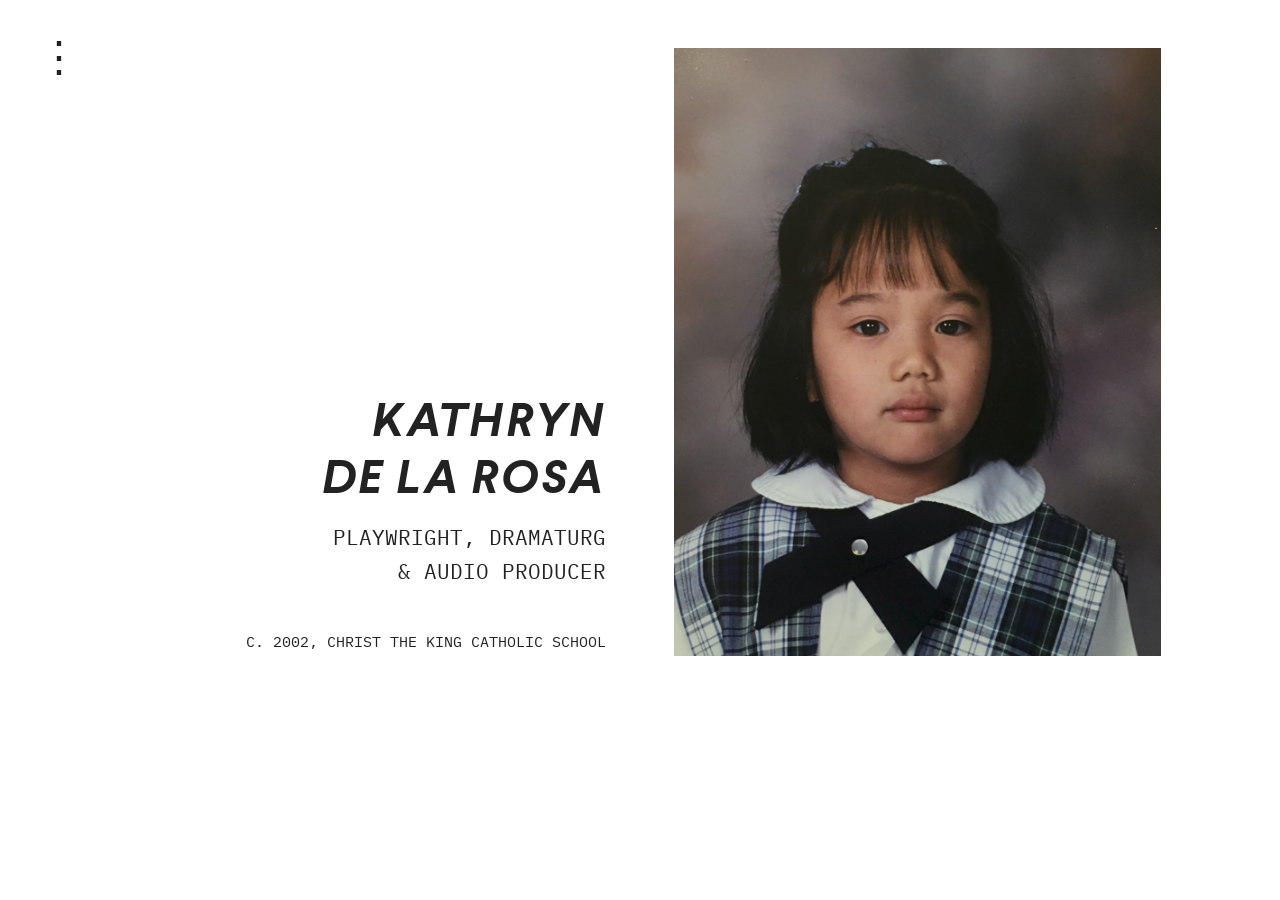
==== commit d5e90a31: "foiled by google font" ====
--- a/index.html
+++ b/index.html
@@ -13,6 +13,8 @@
         <link rel="stylesheet" href="main.css" type="text/css" />
         <link rel="stylesheet" href="mobile.css"  type="text/css" media="(max-width:33rem)"/>
         <link rel="icon" type="image/png" href="favicon.ico">
+        <link rel="preconnect" href="https://fonts.gstatic.com">
+        <link href="https://fonts.googleapis.com/css2?family=IBM+Plex+Mono:ital,wght@0,400;0,600;1,400;1,600&display=swap" rel="stylesheet"> 
         <link href='soundcite.css' rel='stylesheet' type='text/css'><script type='text/javascript' src='https://cdn.knightlab.com/libs/soundcite/latest/js/soundcite.min.js'></script>
     </head>
 
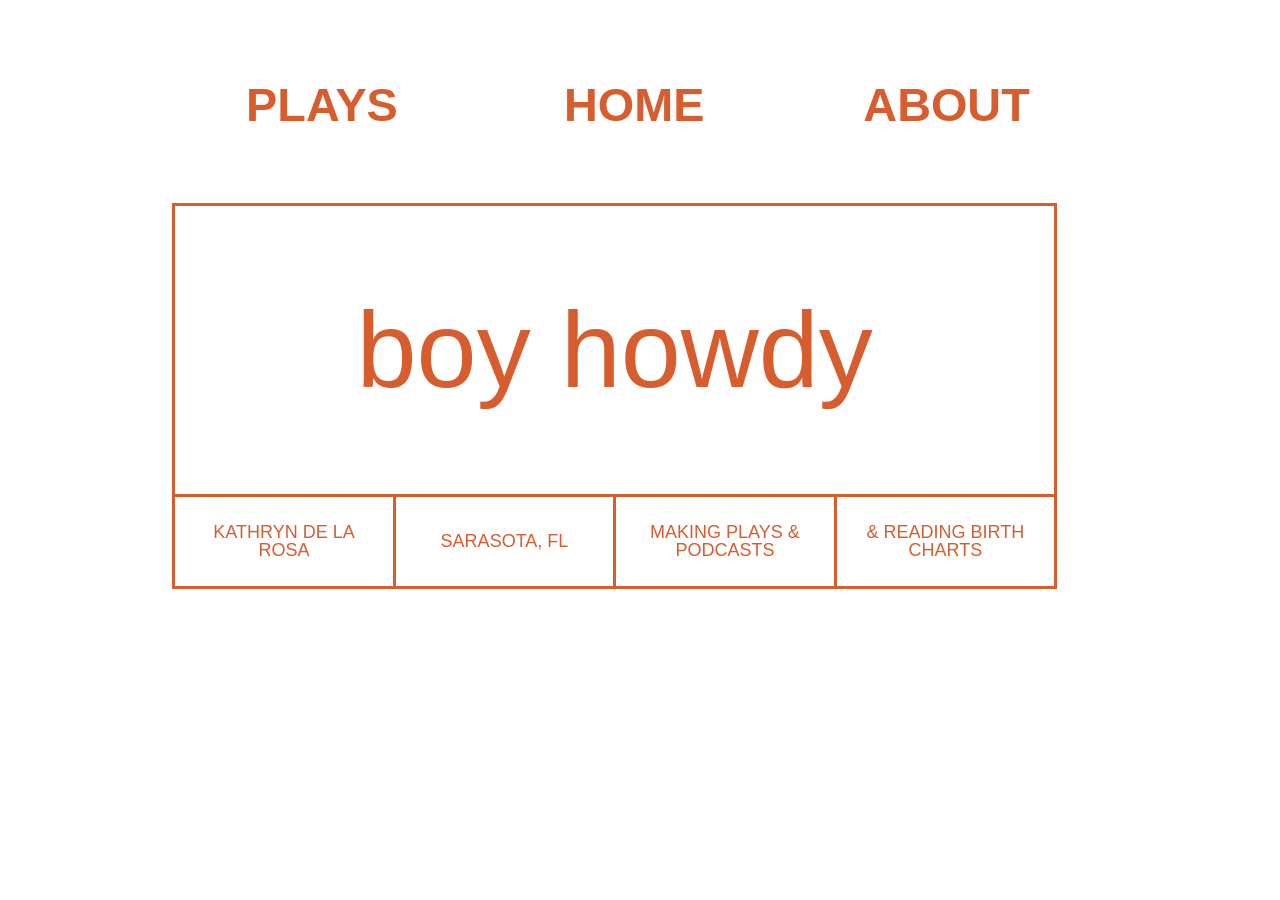
==== commit 1e59ac2c: "um" ====
--- a/index.html
+++ b/index.html
@@ -19,50 +19,25 @@
     </head>
 
 <body>
-     <!-- The overlay -->
-    <div id="myNav" class="overlay">
 
-        <!-- Button to close the overlay navigation -->
-        <a href="javascript:void(0)" class="closebtn" onclick="closeNav()">&times;</a>
-  
-        <!-- Overlay content -->
-        <div class="overlay-content">
-            <a href="/about">👩🏻 About</a>
-            <a href="/plays">🦄 Plays </a>
-            <a href="/work">🧿 Work</a>
-            <a href="/contact">💬 Contact</a>
-        </div>
-  
-    </div>
-  
-  <!-- Use any element to open/show the overlay navigation menu -->
-  <div id="openbtn" onclick="openNav()">&#8942;</div> 
+  <div id="tete">
+    <a href="/plays" class="nav">Plays</a>
+    <a href="/" class="nav">Home</a>
+    <a href="/about" class="nav">About</a>
+  </div>
+     
+  <table id="chez">
+    <tr>
+      <td class="yuge" colspan="4"><h1>boy howdy</h1></td>
+    </tr>
+    <tr>
+      <td class="wee">Kathryn de la Rosa</td>
+      <td class="wee">Sarasota, FL</td>
+      <td class="wee">Making Plays & Podcasts</td>
+      <td class="wee">& Reading Birth Charts</td>
+    </tr>
 
-    <div id="bayan">
-      <table>
-        <td align="right">
-          <h1 class="dalawa">KATHRYN<br>DE LA ROSA</h1>
-          <h4 class="dalawa">PLAYWRIGHT, DRAMATURG<br>& AUDIO PRODUCER</h4>
-          <figcaption>c. 2002, Christ the King Catholic School</figcaption>
-        </td>
-        <td>
-          <img src="/media/bbkdlr.png" width="100%">
-        </td>
-      </table>
-    </div>
-
+  </table>
 </body>
 
-<script>
-/* Open */
-function openNav() {
-  document.getElementById("myNav").style.display = "block";
-}
-
-/* Close */
-function closeNav() {
-  document.getElementById("myNav").style.display = "none";
-} 
-</script>
-
 </html>
--- a/main.css
+++ b/main.css
@@ -1,77 +1,14 @@
-@font-face {
-    font-family: 'Larsseit';
-    src: url('/fonts/Larsseit-BoldItalic.woff2') format('woff2'),
-        url('/fonts/Larsseit-BoldItalic.woff') format('woff');
-    font-weight: bold;
-    font-style: italic;
-    font-display: swap;
-}
-
-@font-face {
-    font-family: 'Adobe Caslon Pro';
-    src: url('/fonts/ACaslonPro-Regular.woff2') format('woff2'),
-        url('/fonts/ACaslonPro-Regular.woff') format('woff');
-    font-weight: normal;
-    font-style: normal;
-    font-display: swap;
-}
-
-@font-face {
-    font-family: 'Adobe Caslon Pro';
-    src: url('/fonts/ACaslonPro-Italic.woff2') format('woff2'),
-        url('/fonts/ACaslonPro-Italic.woff') format('woff');
-    font-weight: normal;
-    font-style: italic;
-    font-display: swap;
-}
-
-@import url('https://fonts.googleapis.com/css2?family=IBM+Plex+Mono:ital,wght@0,400;0,600;1,400;1,600&display=swap');
-
 :root {
-    --hwhite:#ffffff;
-    --gray-1:#444444;
-    --gray-2:#222222;
-    --gray-3:#888888;
-    --gray-4:#cccccc;
-    --bronze:#e29c42;
-    --copper:#d75d2e;
-    --moss:#769e76;
-    --berry:#77475d;
+    --bg:#fff;
+    --txt:#d75d2e;
+    --hov:#000;
   }
 
-.isa {
-    color:var(--gray-1);
-}
-
-.dalawa {
-    color:var(--gray-2);
-}
-
-.tatlo {
-    color:var(--gray-3);
-}
-
-.bronze {
-    color:var(--bronze);
-}
-
-.copper {
-    color:var(--copper);
-}
-
-.moss {
-    color:var(--moss);
-}
-
-.berry {
-    color:var(--berry);
-}
-
 body {
-    background-color:var(--hwhite);
-    color:var(--gray-1);
-    font-family: 'Adobe Caslon Pro', serif;
-    font-size: 21px;
+    background-color:var(--bg);
+    color:var(--txt);
+    font-family: 'Inter', sans-serif;
+    font-size: 18px;
     line-height:1.6;
     text-align:left;
     cursor:url("data:image/svg+xml;utf8,<svg xmlns='http://www.w3.org/2000/svg'  width='50' height='60' viewport='0 0 100 100' style='fill:black;font-size:30px;'><text y='50%'>🌽</text></svg>") 16 0,auto; /*!emojicursor.app*/
@@ -80,33 +17,41 @@
 a:link, a:active, a:visited {
     color: inherit;
     text-decoration:none;
-    border-bottom:.07em solid var(--gray-1);
+    border-bottom:.05em solid var(--txt);
 }
 
 a:hover {
     border-bottom:none;
-    color:var(--gray-2);
+    color:var(--hov);
 }
 
-#vessel {
-    padding:2% 23% 8%;
+h1 {
+    font-weight:500;
+    font-size:6em;
+    line-height:1;
 }
 
-#bayan {
-    padding:3% 6%;
-    height:100%;
+h2 {
+    font-weight:normal;
+    margin:.5em 0 1em;
+    font-size:1.4em;
+    font-family:'Inter', sans-serif;
 }
 
-td {
-    width:40%;
-    vertical-align: bottom;
-    padding:0 3%;
+h3 {
+    text-transform:uppercase;
+    font-weight:bold;
+    margin:0 0 1em;
 }
 
 figure {
+    margin:3em auto;
+    text-align:center;
     width:70%;
-    text-align:center;
-    margin:3em auto;
+}
+
+figure img {
+    width:100%;
 }
 
 figcaption {
@@ -118,135 +63,127 @@
     margin-bottom:1em;
 }
 
-h1 {
-    font-family:'Larsseit';
-    font-weight:700;
-    font-size:2.25em;
-    font-style:italic;
-    letter-spacing:.05em;
-    margin:2.25em 0 1em;
-    line-height:1.2;
-}
-
-h2 {
-    font-family:'IBM Plex Mono', monospace;
-    font-weight:600;
-    font-size:1em;
-    font-style:italic;
-    margin:4em 0 1.5em;
-}
-
-h3 {
-    font-family:'IBM Plex Mono', monospace;
-    font-weight:600;
-    font-size:1em;
-    margin:2.5em 0 1.5em;
-}
-
-h4 {
-    font-family:'IBM Plex Mono', monospace;
-    font-weight:400;
-    color:var(--gray-2);
-    font-size:1em;
-    text-transform:uppercase;
-    margin:-1.5em 0 2em;
-}
-
-h5 {
-    font-family:'IBM Plex Mono', monospace;
-    font-weight:400;
-    color:var(--gray-3);
-    font-size:.8em;
-    font-style:italic;
-    margin:-1.5em 0 1.5em;
-}
-
-.sub {
-    font-family:'IBM Plex Mono', monospace;
-    font-weight:400;
-    color:var(--gray-3);
-    font-size:1em;
+#tete {
+    margin:4% 13%;
+    width:74%;
+    display:inline-block;
+    clear:both;
+    font-size:2.6em;
 }
 
 a.nav:link, a.nav:active, a.nav:visited {
-    color: inherit;
-    text-decoration:none;
-    border:.07em solid var(--bg-text);
-    border-radius:1em;
-    padding:.2em .7em;
-    margin:0 .25em 0 0;
-    font-size:.9em;
+    font-weight:bold;
+    text-transform:uppercase;
+    width:30%;
+    display:inline-block;
+    padding:1%;
+    margin:0;
+    text-align:center;
+    border-bottom:none;
 }
 
 a.nav:hover {
-    background-color: var(--bg-text);
-    color:var(--bg-color);
+    color:var(--hov);
 }
 
-.overlay {
-    height: 100%;
-    width: 100%;
-    display: none;
-    position: fixed;
-    z-index: 1;
-    top: 0;
-    left: 0;
-    background-color:black;
-    opacity:.9;
-  }
-  
-  .overlay-content {
-    position: relative;
-    top: 25%;
-    width: 100%;
-    text-align: center;
-    margin-top: 0em;
-  }
-  
-  .overlay a {
-    padding: 0.1em;
-    text-decoration: none;
+table#chez {
+    margin:0 13% 6%;
+    display:inline-block;
+    clear:both;
+    width:70%;
+    text-align:center;
+    border-collapse: collapse;
+    font-weight:500;
+    line-height: 1;
+}
+
+td.yuge {
+    width:100%;
+    padding:2%;
+    margin:-.2em;
+    border:.2em solid var(--txt);
+    border-collapse: collapse;
+}
+
+td.yuge img {
+    -webkit-filter: grayscale(100%); /* Safari 6.0 - 9.0 */
+    filter: grayscale(100%);
+    border-radius: 50%;
+    width:;
+}
+
+td.wee {
+    width:25%;
+    padding:3% 2%;
+    margin:0;
+    border:.2em solid var(--txt);
+    border-collapse: collapse;
+    text-transform:uppercase;
+}
+
+.brick {
+    margin:3% 13%;
+    display:inline-block;
+    clear:both;
+}
+
+.kaliwa {
+    width:64%;
+    float:left;
+}
+
+.kanan {
+    width:32%;
+    float:right;
+    text-align:center;
     font-family:'IBM Plex Mono', monospace;
-    font-weight:400;
-    font-size:1.5em;
-    color:var(--gray-4);
-    display: block;
-    transition: 0.3s;
+}
+
+.kanan a {
     border-bottom:none;
-  }
-  
-  .overlay a:hover, .overlay a:focus {
-    color:var(--gray-1);
-  }
-  
-  .overlay .closebtn {
-    position: absolute;
-    top: 1%;
-    right: 2%;
-    font-size: 3em;
-  }
+    color:inherit;
+}
 
-  #openbtn {
-      font-size:3em;
-      font-family:'IBM Plex Mono', monospace;
-      font-weight:400;
-      font-size:2em;
-      padding:1% 2%;
-      position:fixed;
-      top:1%;
-      left:1%;
-      color:var(--gray-2);
-  }
+.kanan a:hover {
+    border-bottom:.05em solid var(--txt);
+}
 
-  #openbtn:hover {
-      color:var(--gray-3);
-  }
-  
-  @media screen and (max-height: 450px) {
-    .overlay a {font-size: 20px}
-    .overlay .closebtn {
-    font-size: 40px;
-    top: 15px;
-    right: 35px;
-    }
-  }+.mono {
+    font-family:'IBM Plex Mono', monospace;
+}
+
+table {
+    width:100%;
+}
+
+td.services {
+    border-bottom:.05em solid var(--txt);
+    display:block;
+    padding:4%;
+}
+
+table.play {
+    margin:1em 0;
+}
+
+td.cov {
+    width:50%;
+    padding:0;
+}
+
+td.desc {
+    width:50%;
+    padding:0 5%;
+    vertical-align:top;
+}
+
+td.cov img {
+    width:100%;
+    border:.2em solid var(--txt);
+}
+
+.deets {
+    font-family:'IBM Plex Mono', monospace;
+    font-size:.9em;
+    font-style:italic;
+}
--- a/mobile.css
+++ b/mobile.css
@@ -2,12 +2,13 @@
     font-size:18px;
 }
 
-#vessel {
-    padding:1%;
+.brick {
+    margin:10% 1%;
 }
 
-#bayan {
-    padding:1%;
+.kaliwa, .kanan {
+    width:100%;
+    display:block;
 }
 
 td {
@@ -16,10 +17,26 @@
     padding:2% 0;
 }
 
-figure {
+figure img {
     width: 100%;
 }
 
 #openbtn {
     padding:0% 4%;
 }
+
+#tete {
+    margin:10% auto;
+    width:100%;
+    font-size:1.5em;
+}
+
+a:link.nav {
+    padding:0;
+}
+
+td.cov, td.desc {
+    display:block;
+    width:100%;
+    padding:2% 0;
+}
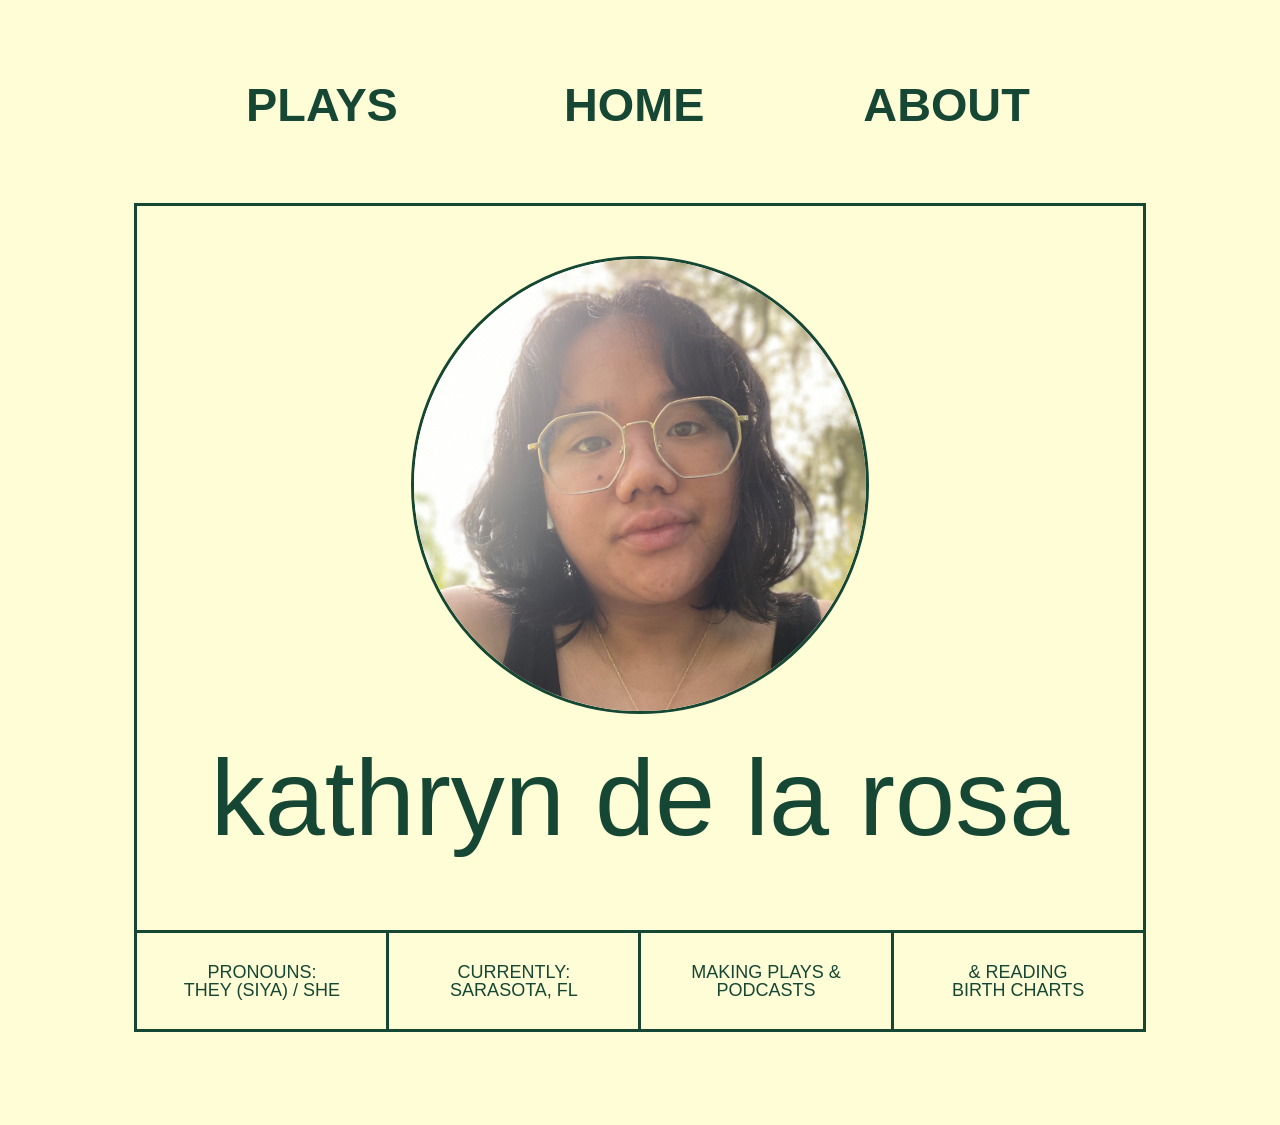
==== commit 2ab58e1e: "evermore" ====
--- a/index.html
+++ b/index.html
@@ -28,16 +28,24 @@
      
   <table id="chez">
     <tr>
-      <td class="yuge" colspan="4"><h1>boy howdy</h1></td>
+      <td class="yuge" colspan="4">
+        <img src="/media/headshotsquare.jpeg">
+        <h1>kathryn de la rosa</h1>
+      </td>
     </tr>
     <tr>
-      <td class="wee">Kathryn de la Rosa</td>
-      <td class="wee">Sarasota, FL</td>
+      <td class="wee">Pronouns:<br>They (Siya) / She</td>
+      <td class="wee">Currently:<br>Sarasota, FL</td>
       <td class="wee">Making Plays & Podcasts</td>
-      <td class="wee">& Reading Birth Charts</td>
+      <td class="wee"><a href="https://tinyurl.com/kdlrastro" target="_blank">& Reading<br>Birth Charts</a></td>
     </tr>
+  </table>
 
-  </table>
+  <div id="mob">
+    <h1>writer, dramaturg & audio producer</h1>
+    <p>kathryn de la rosa<br>(they/she)</p>
+    <p><a href="mailto:delarosakathryn@gmail.com" target="_blank">email</a> ~ <a href="https://twitter.com/kdlrose" target="_blank">tweet</a> </p>
+    </div>
 </body>
 
 </html>
--- a/main.css
+++ b/main.css
@@ -1,7 +1,7 @@
 :root {
-    --bg:#fff;
-    --txt:#d75d2e;
-    --hov:#000;
+    --bg:#fffdd6;
+    --txt:#154734;
+    --hov:#000000;
   }
 
 body {
@@ -29,11 +29,12 @@
     font-weight:500;
     font-size:6em;
     line-height:1;
+    margin:.25em 0;
 }
 
 h2 {
     font-weight:normal;
-    margin:.5em 0 1em;
+    margin:2em 0 1em;
     font-size:1.4em;
     font-family:'Inter', sans-serif;
 }
@@ -44,10 +45,14 @@
     margin:0 0 1em;
 }
 
+img {
+    border:.2em solid var(--txt);
+}
+
 figure {
-    margin:3em auto;
-    text-align:center;
-    width:70%;
+    margin:2em auto;
+    text-align:center;
+    width:100%;
 }
 
 figure img {
@@ -87,29 +92,31 @@
 }
 
 table#chez {
-    margin:0 13% 6%;
+    margin:0 10% 6%;
     display:inline-block;
     clear:both;
-    width:70%;
+    width:80%;
     text-align:center;
     border-collapse: collapse;
     font-weight:500;
     line-height: 1;
 }
 
+table#chez a {
+    border-bottom:none;
+}
+
 td.yuge {
     width:100%;
-    padding:2%;
+    padding:5%;
     margin:-.2em;
     border:.2em solid var(--txt);
     border-collapse: collapse;
 }
 
 td.yuge img {
-    -webkit-filter: grayscale(100%); /* Safari 6.0 - 9.0 */
-    filter: grayscale(100%);
     border-radius: 50%;
-    width:;
+    width:50%;
 }
 
 td.wee {
@@ -154,6 +161,7 @@
 
 table {
     width:100%;
+    border-bottom:none;
 }
 
 td.services {
@@ -163,7 +171,7 @@
 }
 
 table.play {
-    margin:1em 0;
+    margin:2em 0;
 }
 
 td.cov {
@@ -179,11 +187,14 @@
 
 td.cov img {
     width:100%;
-    border:.2em solid var(--txt);
 }
 
 .deets {
     font-family:'IBM Plex Mono', monospace;
     font-size:.9em;
     font-style:italic;
+}
+
+#mob {
+    display:none;
 }
--- a/mobile.css
+++ b/mobile.css
@@ -9,6 +9,7 @@
 .kaliwa, .kanan {
     width:100%;
     display:block;
+    margin:5% 0 10%;
 }
 
 td {
@@ -17,16 +18,8 @@
     padding:2% 0;
 }
 
-figure img {
-    width: 100%;
-}
-
-#openbtn {
-    padding:0% 4%;
-}
-
 #tete {
-    margin:10% auto;
+    margin:10% auto 0;
     width:100%;
     font-size:1.5em;
 }
@@ -39,4 +32,28 @@
     display:block;
     width:100%;
     padding:2% 0;
+}
+
+h2 {
+    text-align:center;
+}
+
+table#chez {
+    display:none;
+}
+
+#mob {
+    margin:20% 0;
+    width:90%;
+    display:block;
+    text-align:center;
+    font-size:1.2em;
+    font-weight:600;
+    line-height:1.2;
+}
+
+h1 {
+    font-size:2.5em;
+    font-weight:600;
+    margin:20% 0;
 }
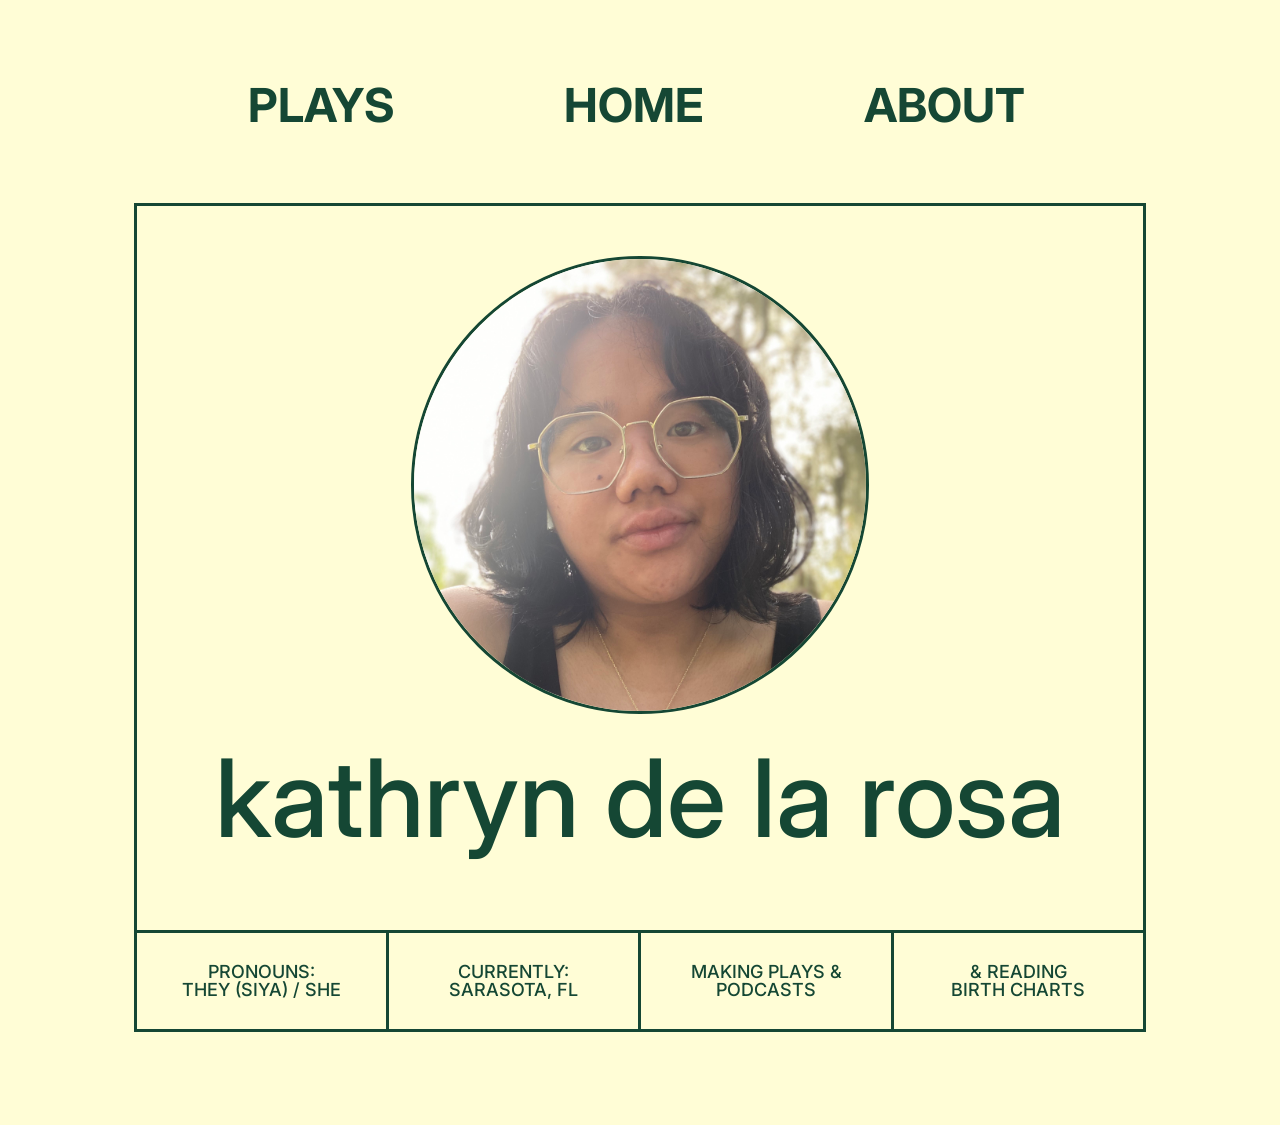
==== commit e14b3055: "lol" ====
--- a/index.html
+++ b/index.html
@@ -14,7 +14,7 @@
         <link rel="stylesheet" href="mobile.css"  type="text/css" media="(max-width:33rem)"/>
         <link rel="icon" type="image/png" href="favicon.ico">
         <link rel="preconnect" href="https://fonts.gstatic.com">
-        <link href="https://fonts.googleapis.com/css2?family=IBM+Plex+Mono:ital,wght@0,400;0,600;1,400;1,600&display=swap" rel="stylesheet"> 
+        <link href="https://fonts.googleapis.com/css2?family=IBM+Plex+Mono:ital@0;1&family=Inter:wght@400;500;600;700&display=swap" rel="stylesheet">
         <link href='soundcite.css' rel='stylesheet' type='text/css'><script type='text/javascript' src='https://cdn.knightlab.com/libs/soundcite/latest/js/soundcite.min.js'></script>
     </head>
 
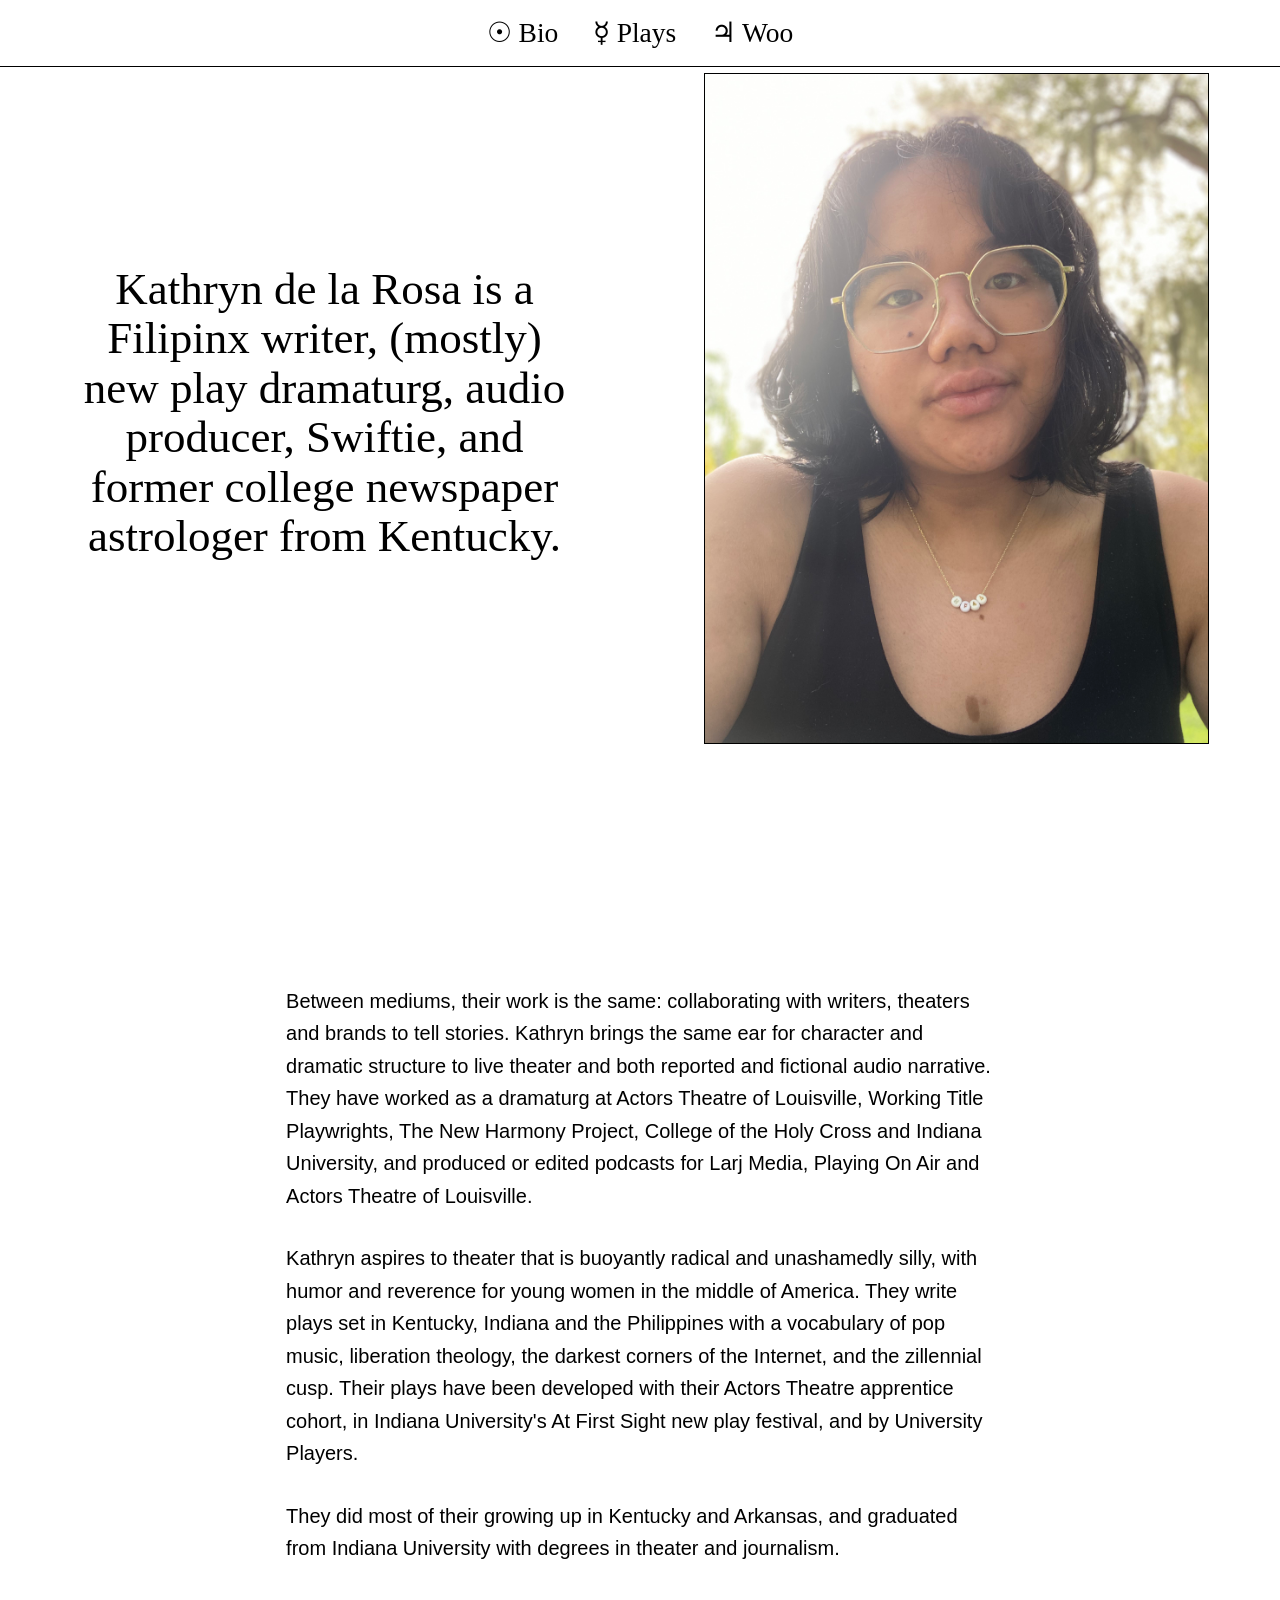
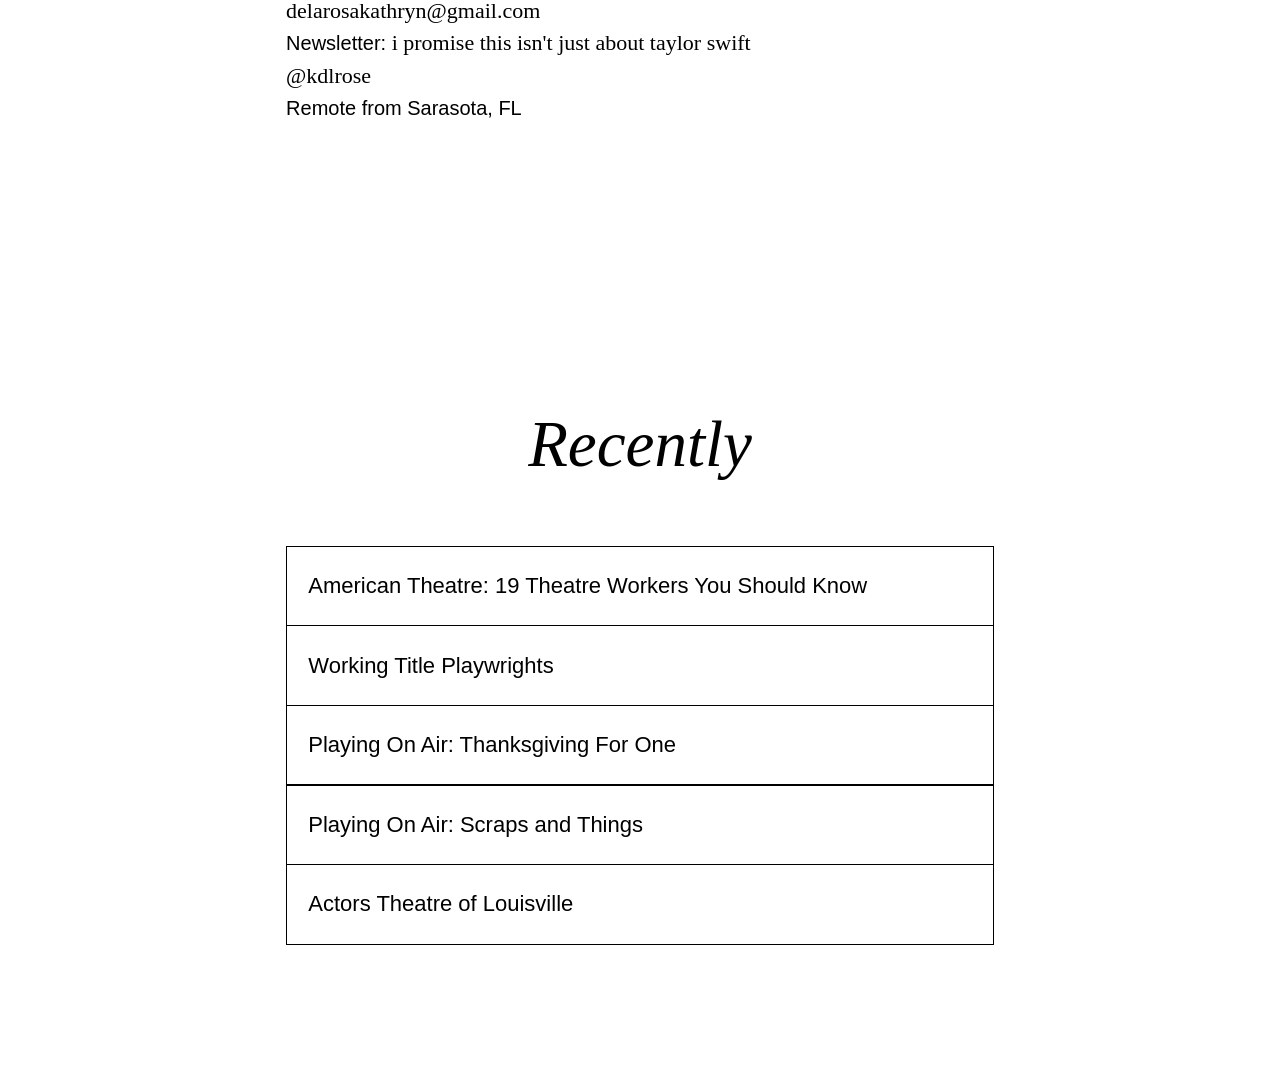
==== commit 9ab8a221: "ugh" ====
--- a/index.html
+++ b/index.html
@@ -13,39 +13,52 @@
         <link rel="stylesheet" href="main.css" type="text/css" />
         <link rel="stylesheet" href="mobile.css"  type="text/css" media="(max-width:33rem)"/>
         <link rel="icon" type="image/png" href="favicon.ico">
-        <link rel="preconnect" href="https://fonts.gstatic.com">
-        <link href="https://fonts.googleapis.com/css2?family=IBM+Plex+Mono:ital@0;1&family=Inter:wght@400;500;600;700&display=swap" rel="stylesheet">
         <link href='soundcite.css' rel='stylesheet' type='text/css'><script type='text/javascript' src='https://cdn.knightlab.com/libs/soundcite/latest/js/soundcite.min.js'></script>
     </head>
 
 <body>
 
-  <div id="tete">
-    <a href="/plays" class="nav">Plays</a>
-    <a href="/" class="nav">Home</a>
-    <a href="/about" class="nav">About</a>
+  <div id="bar">
+    <a href="/">☉ Bio</a>
+    <a href="/plays">☿ Plays</a>
+    <a href="/astro">♃ Woo</a>
   </div>
-     
-  <table id="chez">
+
+  <div class="band">
+  <table>
     <tr>
-      <td class="yuge" colspan="4">
-        <img src="/media/headshotsquare.jpeg">
-        <h1>kathryn de la rosa</h1>
-      </td>
-    </tr>
-    <tr>
-      <td class="wee">Pronouns:<br>They (Siya) / She</td>
-      <td class="wee">Currently:<br>Sarasota, FL</td>
-      <td class="wee">Making Plays & Podcasts</td>
-      <td class="wee"><a href="https://tinyurl.com/kdlrastro" target="_blank">& Reading<br>Birth Charts</a></td>
+    <td>
+      <h2>Kathryn de la Rosa is a Filipinx writer, (mostly) new play dramaturg, audio producer, Swiftie, and former college newspaper astrologer from Kentucky.</h2>
+    </td>
+    <td>
+      <img src="/media/headshotsun.jpeg" width="100%">
+    </td>
     </tr>
   </table>
+  </div>
 
-  <div id="mob">
-    <h1>writer, dramaturg & audio producer</h1>
-    <p>kathryn de la rosa<br>(they/she)</p>
-    <p><a href="mailto:delarosakathryn@gmail.com" target="_blank">email</a> ~ <a href="https://twitter.com/kdlrose" target="_blank">tweet</a> </p>
-    </div>
+  <div class="brick">
+    <p>Between mediums, their work is the same: collaborating with writers, theaters and brands to tell stories. Kathryn brings the same ear for character and dramatic structure to live theater and both reported and fictional audio narrative. They have worked as a dramaturg at Actors Theatre of Louisville, Working Title Playwrights, The New Harmony Project, College of the Holy Cross and Indiana University, and produced or edited podcasts for Larj Media, Playing On Air and Actors Theatre of Louisville.</p>
+    <p>Kathryn aspires to theater that is buoyantly radical and unashamedly silly, with humor and reverence for young women in the middle of America. They write plays set in Kentucky, Indiana and the Philippines with a vocabulary of pop music, liberation theology, the darkest corners of the Internet, and the zillennial cusp. Their plays have been developed with their Actors Theatre apprentice cohort, in Indiana University's At First Sight new play festival, and by University Players.</p>
+    <p>They did most of their growing up in Kentucky and Arkansas, and graduated from Indiana University with degrees in theater and journalism.</p>
+    <p>
+      <a href="mailto:delarosakathryn@gmail.com" target="_blank">delarosakathryn@gmail.com</a><br>
+      Newsletter: <a href="https://kathryndelarosa.substack.com" target="_blank">i promise this isn't just about taylor swift</a><br>
+      <a href="https://twitter.com/kdlrose" target="_blank">@kdlrose</a><br>
+      Remote from Sarasota, FL
+    </p>
+
+  </div>
+
+  <div class="brick">
+    <h1><em>Recently</em></h1>
+    <a href="https://www.americantheatre.org/2020/09/23/19-theatre-workers-you-should-know/" target="_blank" class="stack">American Theatre: 19 Theatre Workers You Should Know</a>
+    <a href="https://workingtitleplaywrights.com/programs/the-table-series/" target="_blank" class="stack">Working Title Playwrights</a>
+    <a href="https://playingonair.org/new-releases/thanksgiving-for-one" target="_blank" class="stack">Playing On Air: Thanksgiving For One</a>
+    <a href="https://playingonair.org/new-releases/scraps-and-things" target="_blank" class="stack">Playing On Air: Scraps and Things</a>
+    <a href="https://www.actorstheatre.org/bios/kathryn-de-la-rosa" target="_blank" class="stack">Actors Theatre of Louisville</a>
+  </div>
+ 
 </body>
 
 </html>
--- a/main.css
+++ b/main.css
@@ -1,200 +1,132 @@
 :root {
-    --bg:#fffdd6;
-    --txt:#154734;
-    --hov:#000000;
+    --bg:#fff;
+    --txt:#000;
+    --hov:#ff0000;
+    --acc1:#fef5af;
+    --acc2:#fecdc8;
+    --acc3:#a5d4ee;
+    --acc4:#acb4ff;
+    --acc5:#daf3d9;
+    --acc6:#ffbc89;
   }
 
 body {
     background-color:var(--bg);
     color:var(--txt);
-    font-family: 'Inter', sans-serif;
-    font-size: 18px;
-    line-height:1.6;
+    font-family: 'Arial', sans-serif;
+    font-size: 20px;
+    line-height:1.625;
     text-align:left;
     cursor:url("data:image/svg+xml;utf8,<svg xmlns='http://www.w3.org/2000/svg'  width='50' height='60' viewport='0 0 100 100' style='fill:black;font-size:30px;'><text y='50%'>🌽</text></svg>") 16 0,auto; /*!emojicursor.app*/
+}
+
+p {
+    margin:1.5em 0;
 }
 
 a:link, a:active, a:visited {
     color: inherit;
     text-decoration:none;
-    border-bottom:.05em solid var(--txt);
+    font-family:'Times Now', 'Times New Roman', serif;
+    font-size:1.1em;
+    line-height:1;
 }
 
 a:hover {
     border-bottom:none;
-    color:var(--hov);
+    color:var(--acc4);
+}
+
+span.tnr {
+    font-family:'Times Now', 'Times New Roman', serif;
+    font-size:1.1em;
 }
 
 h1 {
-    font-weight:500;
-    font-size:6em;
-    line-height:1;
-    margin:.25em 0;
+    font-family:'Times Now', 'Times New Roman', serif;
+    font-weight:400;
+    font-size:3.25em;
+    line-height:1.1;
+    text-align:center;
+    margin:1em 0;
 }
 
 h2 {
-    font-weight:normal;
-    margin:2em 0 1em;
-    font-size:1.4em;
-    font-family:'Inter', sans-serif;
+    font-family:'Times Now', 'Times New Roman', serif;
+    font-weight:400;
+    font-size:2.25em;
+    line-height:1.1;
+    text-align:center;
+    margin:2em 0;
 }
 
 h3 {
-    text-transform:uppercase;
-    font-weight:bold;
+    font-family:'Times Now', 'Times New Roman', serif;
+    font-weight:400;
+    font-size:1.75em;
+    line-height:1.1;
+    text-align:center;
     margin:0 0 1em;
 }
 
-img {
-    border:.2em solid var(--txt);
+#bar {
+    width:100%;
+    position:fixed;
+    top:0;
+    left:0;
+    border-bottom:.05em solid var(--txt);
+    text-align:center;
+    font-size:1.25em;
+    padding:.5em 0;
+    background-color: var(--bg);
 }
 
-figure {
-    margin:2em auto;
-    text-align:center;
-    width:100%;
+#bar a {
+    margin:0 .5em;
 }
 
-figure img {
+.band {
     width:100%;
-}
-
-figcaption {
-    font-family:'IBM Plex Mono', monospace;
-    font-weight:400;
-    color:var(--gray-2);
-    font-size:.7em;
-    text-transform:uppercase;
-    margin-bottom:1em;
-}
-
-#tete {
-    margin:4% 13%;
-    width:74%;
-    display:inline-block;
-    clear:both;
-    font-size:2.6em;
-}
-
-a.nav:link, a.nav:active, a.nav:visited {
-    font-weight:bold;
-    text-transform:uppercase;
-    width:30%;
-    display:inline-block;
-    padding:1%;
-    margin:0;
-    text-align:center;
-    border-bottom:none;
-}
-
-a.nav:hover {
-    color:var(--hov);
-}
-
-table#chez {
-    margin:0 10% 6%;
-    display:inline-block;
-    clear:both;
-    width:80%;
-    text-align:center;
-    border-collapse: collapse;
-    font-weight:500;
-    line-height: 1;
-}
-
-table#chez a {
-    border-bottom:none;
-}
-
-td.yuge {
-    width:100%;
-    padding:5%;
-    margin:-.2em;
-    border:.2em solid var(--txt);
-    border-collapse: collapse;
-}
-
-td.yuge img {
-    border-radius: 50%;
-    width:50%;
-}
-
-td.wee {
-    width:25%;
-    padding:3% 2%;
-    margin:0;
-    border:.2em solid var(--txt);
-    border-collapse: collapse;
-    text-transform:uppercase;
-}
-
-.brick {
-    margin:3% 13%;
+    padding:0;
+    margin:5% auto;
     display:inline-block;
     clear:both;
 }
 
-.kaliwa {
-    width:64%;
-    float:left;
+table {
+    width:100%;
+    padding:0;
+    margin:0;
+    display:inline-block;
+    clear:both;
 }
 
-.kanan {
-    width:32%;
-    float:right;
-    text-align:center;
-    font-family:'IBM Plex Mono', monospace;
+td {
+    width:40%;
+    padding:0 5%;
 }
 
-.kanan a {
-    border-bottom:none;
-    color:inherit;
+.brick {
+    width:56%;
+    padding:5% 0;
+    margin:5% auto;
+    display:block;
 }
 
-.kanan a:hover {
-    border-bottom:.05em solid var(--txt);
+a.stack:link, a.stack:active, a.stack:visited {
+    border:.05em solid var(--txt);
+    display:block;
+    font-family:'Arial', sans-serif;
+    padding:4% 3%;
+    margin:0 0 -.05em;
 }
 
-.mono {
-    font-family:'IBM Plex Mono', monospace;
+a.stack:hover {
+    color:var(--txt);
+    background-color:var(--acc6);
 }
 
-table {
+img {
+    border:.05em solid var(--txt);
     width:100%;
-    border-bottom:none;
-}
-
-td.services {
-    border-bottom:.05em solid var(--txt);
-    display:block;
-    padding:4%;
-}
-
-table.play {
-    margin:2em 0;
-}
-
-td.cov {
-    width:50%;
-    padding:0;
-}
-
-td.desc {
-    width:50%;
-    padding:0 5%;
-    vertical-align:top;
-}
-
-td.cov img {
-    width:100%;
-}
-
-.deets {
-    font-family:'IBM Plex Mono', monospace;
-    font-size:.9em;
-    font-style:italic;
-}
-
-#mob {
-    display:none;
 }
--- a/mobile.css
+++ b/mobile.css
@@ -2,58 +2,12 @@
     font-size:18px;
 }
 
-.brick {
-    margin:10% 1%;
-}
-
-.kaliwa, .kanan {
+.brick, .band {
     width:100%;
-    display:block;
-    margin:5% 0 10%;
 }
 
 td {
     display:block;
     width:100%;
-    padding:2% 0;
-}
-
-#tete {
-    margin:10% auto 0;
-    width:100%;
-    font-size:1.5em;
-}
-
-a:link.nav {
     padding:0;
-}
-
-td.cov, td.desc {
-    display:block;
-    width:100%;
-    padding:2% 0;
-}
-
-h2 {
-    text-align:center;
-}
-
-table#chez {
-    display:none;
-}
-
-#mob {
-    margin:20% 0;
-    width:90%;
-    display:block;
-    text-align:center;
-    font-size:1.2em;
-    font-weight:600;
-    line-height:1.2;
-}
-
-h1 {
-    font-size:2.5em;
-    font-weight:600;
-    margin:20% 0;
 }
